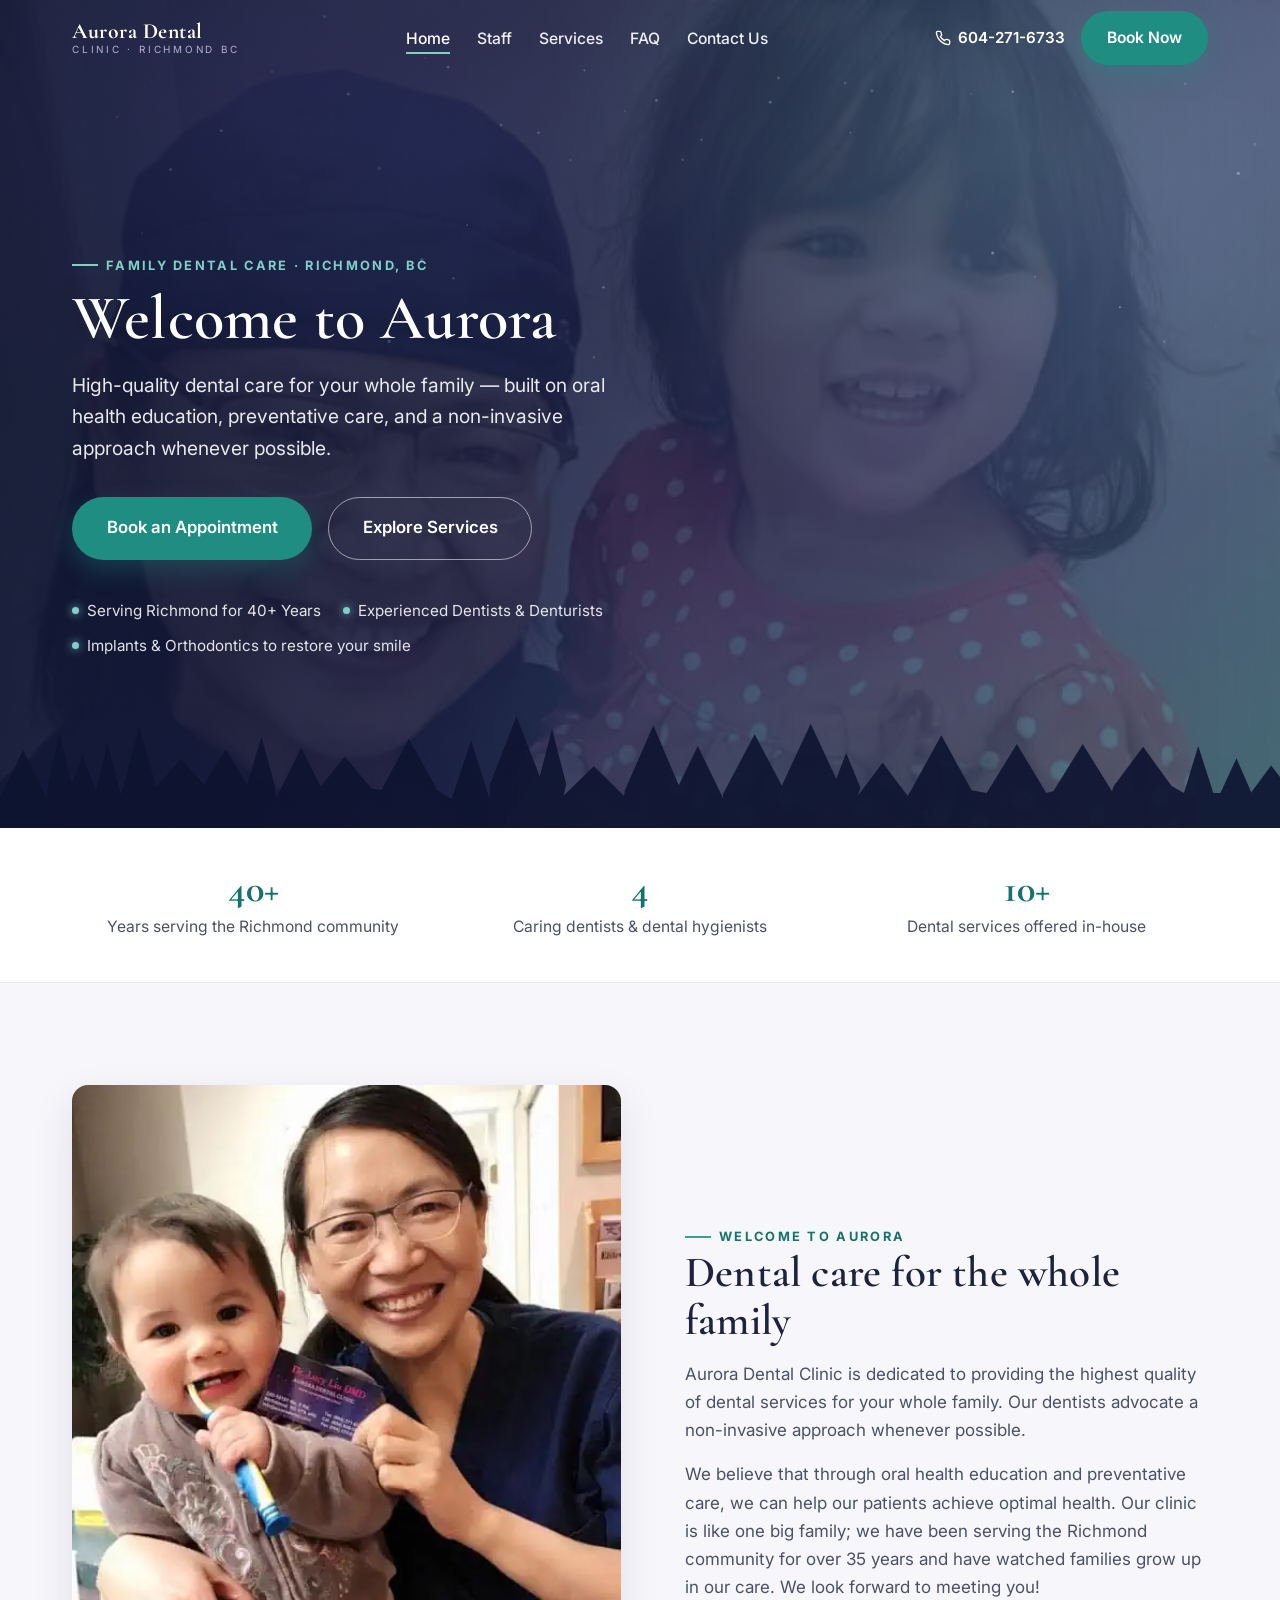
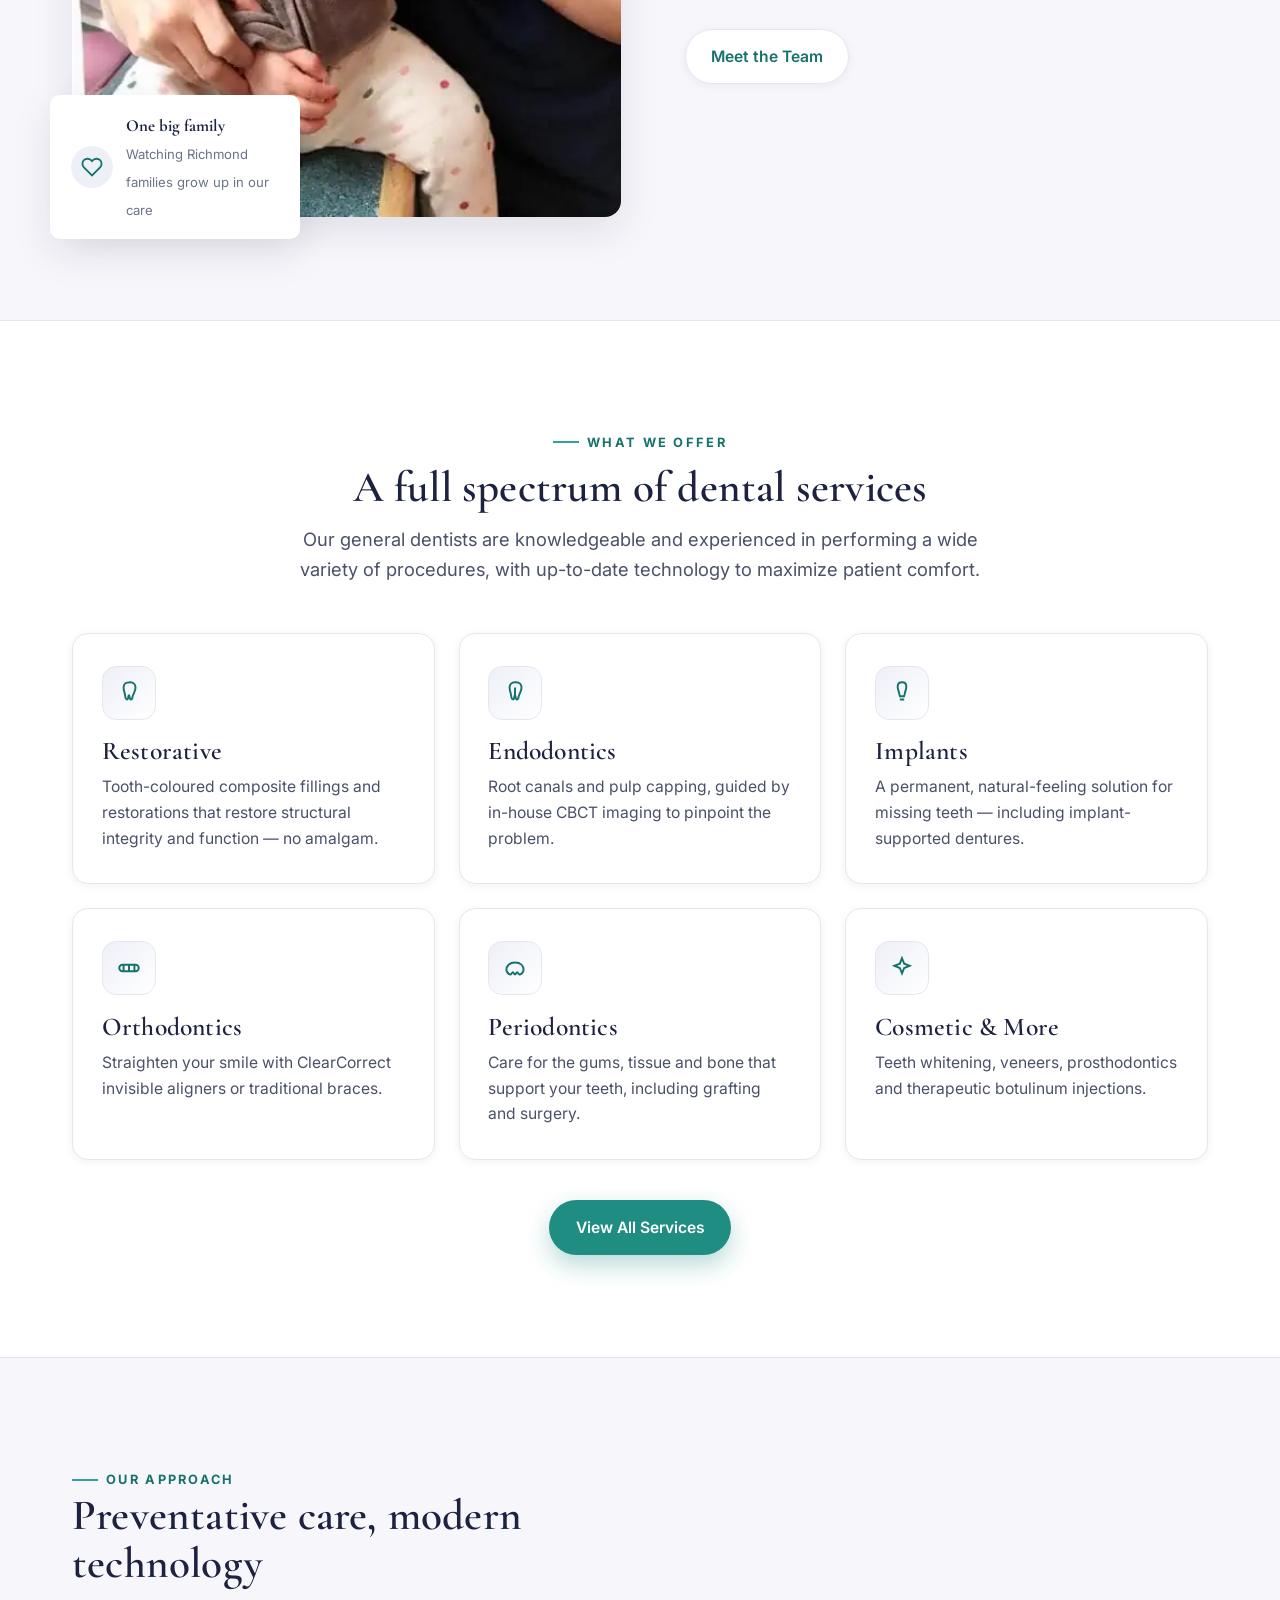
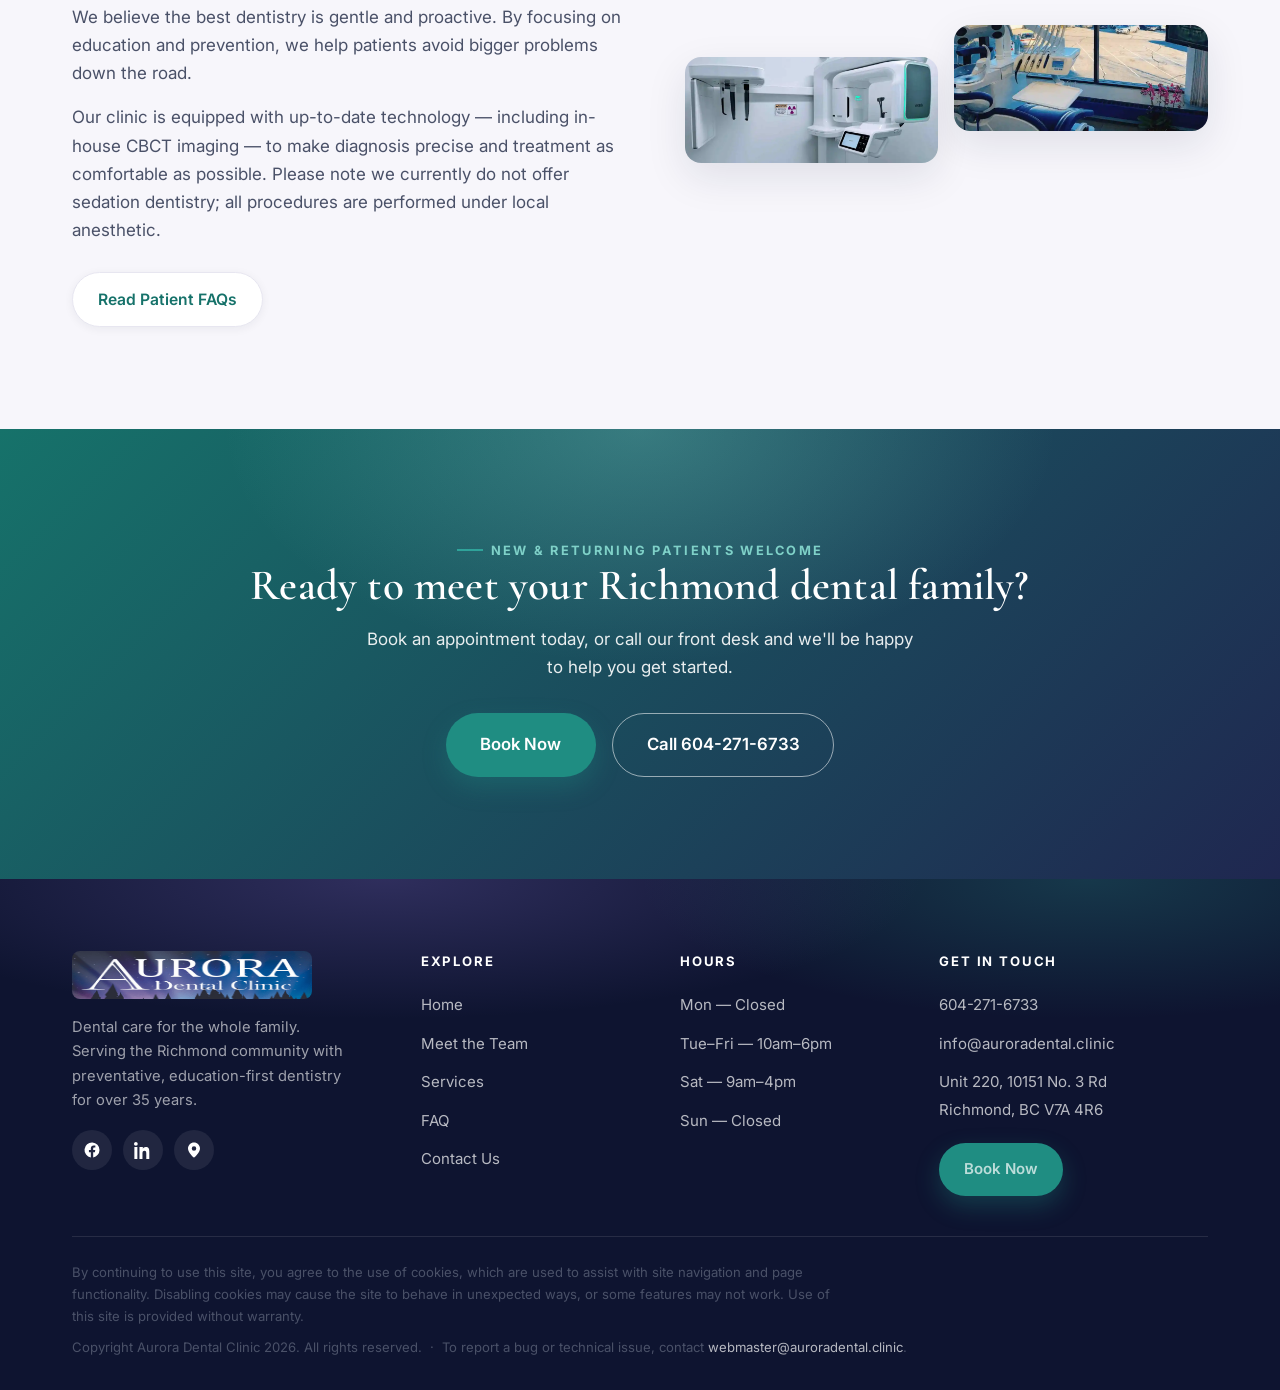
==== index.html @ dcd914a1 "Initial complete website rebuild Co-Authored-By: Claude Opus 4.8 <noreply@anthropic.com>" ====
<!DOCTYPE html>
<html lang="en">
<head>
<meta charset="UTF-8">
<meta name="viewport" content="width=device-width, initial-scale=1.0">
<title>Aurora Dental – Dental care for the whole family | Richmond, BC</title>
<meta name="description" content="Aurora Dental Clinic provides high-quality dental care for the whole family in Richmond, BC. Our dentists advocate a non-invasive approach through oral health education and preventative care. Serving Richmond for 40+ years.">
<link rel="canonical" href="https://auroradental.clinic/">
<meta name="theme-color" content="#0e1430">
<link rel="icon" href="/assets/images/favicon-32.png" sizes="32x32">
<link rel="apple-touch-icon" href="/assets/images/aurora-icon-180.png">
<meta property="og:type" content="website">
<meta property="og:title" content="Aurora Dental – Dental care for the whole family">
<meta property="og:description" content="High-quality dental care for the whole family in Richmond, BC. A non-invasive approach built on oral health education and preventative care.">
<meta property="og:url" content="https://auroradental.clinic/">
<meta property="og:image" content="https://auroradental.clinic/assets/images/hero-lucy-and-kiki.webp">
<meta property="og:locale" content="en_US">
<meta name="twitter:card" content="summary_large_image">
<link rel="preconnect" href="https://fonts.googleapis.com">
<link rel="preconnect" href="https://fonts.gstatic.com" crossorigin>
<link href="https://fonts.googleapis.com/css2?family=Cormorant+Garamond:wght@500;600;700&family=Inter:wght@400;500;600;700&display=swap" rel="stylesheet">
<link rel="stylesheet" href="/css/style.css">
<script type="application/ld+json">
{
  "@context": "https://schema.org",
  "@type": "Dentist",
  "name": "Aurora Dental Clinic",
  "image": "https://auroradental.clinic/assets/images/office-front.jpg",
  "url": "https://auroradental.clinic/",
  "telephone": "+1-604-271-6733",
  "email": "info@auroradental.clinic",
  "priceRange": "$$",
  "address": {
    "@type": "PostalAddress",
    "streetAddress": "Unit 220, 10151 No. 3 Rd",
    "addressLocality": "Richmond",
    "addressRegion": "BC",
    "postalCode": "V7A 4R6",
    "addressCountry": "CA"
  },
  "geo": { "@type": "GeoCoordinates", "latitude": 49.1388608, "longitude": -123.1402336 },
  "openingHoursSpecification": [
    { "@type": "OpeningHoursSpecification", "dayOfWeek": ["Tuesday","Wednesday","Thursday","Friday"], "opens": "10:00", "closes": "18:00" },
    { "@type": "OpeningHoursSpecification", "dayOfWeek": "Saturday", "opens": "09:00", "closes": "16:00" }
  ],
  "sameAs": [
    "https://www.facebook.com/AuroraDentalinRichmond",
    "https://g.co/kgs/xWzbcXG"
  ]
}
</script>
</head>
<body>
<a class="skip-link" href="#main">Skip to content</a>

<!-- HEADER -->
<header class="site-header over-hero">
  <div class="container">
    <a class="brand" href="/" aria-label="Aurora Dental Clinic home">
      
      <span class="brand-text">
        <span class="brand-name">Aurora Dental</span>
        <span class="brand-sub">Clinic · Richmond BC</span>
      </span>
    </a>
    <button class="menu-toggle" aria-label="Open menu" aria-expanded="false" aria-controls="primary-nav">
      <span></span><span></span><span></span>
    </button>
    <nav class="nav" id="primary-nav" aria-label="Primary">
      <ul class="nav-links">
        <li><a href="/" class="active" aria-current="page">Home</a></li>
        <li><a href="/staff/">Staff</a></li>
        <li><a href="/services/">Services</a></li>
        <li><a href="/faq/">FAQ</a></li>
        <li><a href="/contact/">Contact Us</a></li>
      </ul>
      <a class="nav-phone" href="tel:6042716733">Call 604-271-6733</a>
      <a class="btn btn-primary nav-cta" href="/contact/#booking_form">Book Now</a>
    </nav>
    <div class="header-cta">
      <a class="header-phone" href="tel:6042716733" aria-label="Call Aurora Dental at 604-271-6733">
        <svg width="16" height="16" viewBox="0 0 24 24" fill="none" stroke="currentColor" stroke-width="2" aria-hidden="true"><path d="M22 16.92v3a2 2 0 0 1-2.18 2 19.79 19.79 0 0 1-8.63-3.07 19.5 19.5 0 0 1-6-6 19.79 19.79 0 0 1-3.07-8.67A2 2 0 0 1 4.11 2h3a2 2 0 0 1 2 1.72c.13.96.36 1.9.7 2.81a2 2 0 0 1-.45 2.11L8.09 9.91a16 16 0 0 0 6 6l1.27-1.27a2 2 0 0 1 2.11-.45c.91.34 1.85.57 2.81.7A2 2 0 0 1 22 16.92z"/></svg>
        604-271-6733
      </a>
      <a class="btn btn-primary" href="/contact/#booking_form">Book Now</a>
    </div>
  </div>
</header>
<div class="nav-backdrop" hidden></div>

<main id="main">

<!-- HERO -->
<section class="hero" aria-label="Welcome">
  <div class="hero-img-wrap"><img src="/assets/images/hero-lucy-and-kiki.webp" alt="" width="1200" height="800"></div>
  <svg class="hero-stars" viewBox="0 0 1440 420" preserveAspectRatio="xMidYMin slice" aria-hidden="true"><circle cx="703.1" cy="124.9" r="1.13" fill="#fff" opacity="0.41"/><circle cx="1309.8" cy="384.4" r="1.47" fill="#fff" opacity="0.45"/><circle cx="907.1" cy="415.7" r="0.66" fill="#fff" opacity="0.32"/><circle cx="563.7" cy="140.5" r="1.4" fill="#fff" opacity="0.79"/><circle cx="668.2" cy="401.9" r="1.38" fill="#fff" opacity="0.53"/><circle cx="980.8" cy="102.1" r="1.85" fill="#fff" opacity="0.41"/><circle cx="1367.9" cy="367.2" r="0.7" fill="#fff" opacity="0.4"/><circle cx="474.6" cy="292.0" r="1.75" fill="#fff" opacity="0.72"/><circle cx="391.9" cy="105.7" r="1.74" fill="#fff" opacity="0.7"/><circle cx="171.0" cy="91.4" r="0.95" fill="#fff" opacity="0.34"/><circle cx="641.8" cy="180.4" r="1.47" fill="#fff" opacity="0.37"/><circle cx="510.0" cy="313.0" r="1.34" fill="#fff" opacity="0.56"/><circle cx="426.8" cy="189.3" r="1.89" fill="#fff" opacity="0.38"/><circle cx="767.9" cy="179.8" r="1.39" fill="#fff" opacity="0.48"/><circle cx="1175.6" cy="338.7" r="0.68" fill="#fff" opacity="0.34"/><circle cx="1288.6" cy="23.7" r="0.57" fill="#fff" opacity="0.45"/><circle cx="437.7" cy="384.1" r="1.84" fill="#fff" opacity="0.73"/><circle cx="159.8" cy="262.3" r="1.09" fill="#fff" opacity="0.47"/><circle cx="1116.7" cy="284.7" r="1.72" fill="#fff" opacity="0.8"/><circle cx="365.0" cy="18.5" r="1.76" fill="#fff" opacity="0.5"/><circle cx="956.6" cy="149.3" r="0.83" fill="#fff" opacity="0.79"/><circle cx="478.4" cy="65.4" r="1.0" fill="#fff" opacity="0.42"/><circle cx="32.6" cy="161.4" r="0.5" fill="#fff" opacity="0.51"/><circle cx="504.2" cy="75.6" r="1.58" fill="#fff" opacity="0.71"/><circle cx="306.1" cy="80.9" r="1.64" fill="#fff" opacity="0.35"/><circle cx="112.7" cy="369.9" r="1.51" fill="#fff" opacity="0.59"/><circle cx="443.3" cy="301.1" r="1.16" fill="#fff" opacity="0.65"/><circle cx="1333.2" cy="94.3" r="1.47" fill="#fff" opacity="0.34"/><circle cx="875.9" cy="87.7" r="1.65" fill="#fff" opacity="0.51"/><circle cx="738.4" cy="112.8" r="1.51" fill="#fff" opacity="0.87"/><circle cx="1164.4" cy="311.2" r="1.02" fill="#fff" opacity="0.66"/><circle cx="1411.8" cy="162.6" r="1.65" fill="#fff" opacity="0.33"/><circle cx="1307.8" cy="50.0" r="1.25" fill="#fff" opacity="0.57"/><circle cx="1092.2" cy="105.5" r="0.68" fill="#fff" opacity="0.86"/><circle cx="248.8" cy="147.0" r="1.62" fill="#fff" opacity="0.79"/><circle cx="191.9" cy="190.7" r="1.55" fill="#fff" opacity="0.89"/><circle cx="678.8" cy="323.2" r="1.5" fill="#fff" opacity="0.81"/><circle cx="1393.1" cy="195.0" r="1.82" fill="#fff" opacity="0.69"/><circle cx="866.5" cy="115.1" r="1.63" fill="#fff" opacity="0.61"/><circle cx="606.0" cy="149.4" r="1.46" fill="#fff" opacity="0.76"/><circle cx="1259.9" cy="345.7" r="1.14" fill="#fff" opacity="0.85"/><circle cx="950.7" cy="93.4" r="1.57" fill="#fff" opacity="0.47"/><circle cx="1139.4" cy="103.2" r="1.41" fill="#fff" opacity="0.84"/><circle cx="789.2" cy="157.3" r="1.16" fill="#fff" opacity="0.8"/><circle cx="1254.0" cy="34.4" r="1.85" fill="#fff" opacity="0.62"/><circle cx="657.4" cy="79.1" r="1.21" fill="#fff" opacity="0.68"/><circle cx="525.5" cy="253.2" r="1.02" fill="#fff" opacity="0.87"/><circle cx="131.7" cy="131.4" r="1.1" fill="#fff" opacity="0.69"/></svg>
  <div class="readability"></div>
  <div class="container">
    <div class="hero-inner">
      <span class="eyebrow" data-enter="1">Family Dental Care · Richmond, BC</span>
      <h1 data-enter="2">Welcome to Aurora</h1>
      <p class="hero-sub" data-enter="3">High-quality dental care for your whole family — built on oral health education, preventative care, and a non-invasive approach whenever possible.</p>
      <div class="hero-actions" data-enter="4">
        <a class="btn btn-primary btn-lg" href="/contact/#booking_form">Book an Appointment</a>
        <a class="btn btn-ghost btn-lg" href="/services/">Explore Services</a>
      </div>
      <div class="hero-captions" data-enter="4">
        <span>Serving Richmond for 40+ Years</span>
        <span>Experienced Dentists &amp; Denturists</span>
        <span>Implants &amp; Orthodontics to restore your smile</span>
      </div>
    </div>
  </div>
  <svg class="hero-treeline" viewBox="0 0 1440 130" preserveAspectRatio="none" aria-hidden="true"><path fill="#0e1430" d="M0,130 L0,90 L0,96 L26,42 L53,96 L53,87 L67,23 L82,87 L78,87 L93,49 L108,87 L107,92 L121,34 L136,92 L138,86 L157,16 L176,86 L174,85 L204,52 L233,85 L224,89 L254,41 L283,89 L278,81 L294,27 L309,81 L310,97 L339,39 L368,97 L359,85 L388,49 L418,85 L429,87 L460,29 L492,87 L508,97 L530,31 L551,97 L551,81 L581,4 L611,81 L605,80 L621,18 L637,80 L634,93 L668,60 L702,93 L703,87 L735,14 L766,87 L756,97 L785,37 L814,97 L813,92 L849,24 L885,92 L879,83 L912,12 L945,83 L937,84 L952,45 L968,84 L965,93 L993,56 L1021,93 L1025,87 L1059,25 L1093,87 L1110,90 L1144,35 L1177,90 L1185,88 L1218,35 L1251,88 L1253,82 L1286,38 L1318,82 L1332,90 L1348,37 L1365,90 L1373,90 L1391,51 L1408,90 L1408,89 L1430,59 L1440,72 L1440,130 Z"/></svg>
</section>

<!-- TRUST BAND -->
<section class="trust-band">
  <div class="container">
    <div class="trust-grid" data-stagger>
      <div class="trust-item"><div class="num">40+</div><div class="lab">Years serving the Richmond community</div></div>
      <div class="trust-item"><div class="num">4</div><div class="lab">Caring dentists &amp; dental hygienists</div></div>
      <div class="trust-item"><div class="num">10+</div><div class="lab">Dental services offered in-house</div></div>
    </div>
  </div>
</section>

<!-- WELCOME / SPLIT -->
<section class="section">
  <div class="container">
    <div class="split">
      <div class="split-media" data-reveal-img>
        <img src="/assets/images/lucy-and-baby.webp" alt="Aurora Dental — caring for families of all ages in Richmond" width="800" height="600">
        <div class="media-badge">
          <span class="ic" aria-hidden="true">
            <svg width="22" height="22" viewBox="0 0 24 24" fill="none" stroke="currentColor" stroke-width="2"><path d="M20.84 4.61a5.5 5.5 0 0 0-7.78 0L12 5.67l-1.06-1.06a5.5 5.5 0 0 0-7.78 7.78l1.06 1.06L12 21.23l7.78-7.78 1.06-1.06a5.5 5.5 0 0 0 0-7.78z"/></svg>
          </span>
          <div><b>One big family</b><br><small>Watching Richmond families grow up in our care</small></div>
        </div>
      </div>
      <div class="split-body" data-reveal>
        <span class="eyebrow">Welcome to Aurora</span>
        <h2>Dental care for the whole family</h2>
        <p>Aurora Dental Clinic is dedicated to providing the highest quality of dental services for your whole family. Our dentists advocate a non-invasive approach whenever possible.</p>
        <p>We believe that through oral health education and preventative care, we can help our patients achieve optimal health. Our clinic is like one big family; we have been serving the Richmond community for over 35 years and have watched families grow up in our care. We look forward to meeting you!</p>
        <a class="btn btn-outline" href="/staff/">Meet the Team</a>
      </div>
    </div>
  </div>
</section>

<!-- SERVICES PREVIEW -->
<section class="section" style="background:var(--white);border-top:1px solid var(--line);border-bottom:1px solid var(--line);">
  <div class="container">
    <div class="section-head center">
      <span class="eyebrow">What We Offer</span>
      <h2>A full spectrum of dental services</h2>
      <p class="lead">Our general dentists are knowledgeable and experienced in performing a wide variety of procedures, with up-to-date technology to maximize patient comfort.</p>
    </div>
    <div class="cards" data-stagger>
      <a class="card" href="/services/#restorative">
        <div class="ic" aria-hidden="true"><svg width="26" height="26" viewBox="0 0 24 24" fill="none" stroke="currentColor" stroke-width="1.8"><path d="M12 2c-3 0-5 2-5 5 0 3 1 4 1.5 8 .3 2.3 1 3 1.7 3 .8 0 1-1 1.3-3 .2-1.3.7-1.3.9 0 .3 2 .5 3 1.3 3 .7 0 1.4-.7 1.7-3C16.9 11 18 10 18 7c0-3-2-5-5-5a4 4 0 0 0-1 .13A4 4 0 0 0 12 2z"/></svg></div>
        <h3>Restorative</h3>
        <p>Tooth-coloured composite fillings and restorations that restore structural integrity and function — no amalgam.</p>
      </a>
      <a class="card" href="/services/#endodontics">
        <div class="ic" aria-hidden="true"><svg width="26" height="26" viewBox="0 0 24 24" fill="none" stroke="currentColor" stroke-width="1.8"><path d="M12 2c-3 0-5 2-5 5 0 3 1 4 1.5 8 .3 2.3 1 3 1.7 3 .8 0 1-1 1.3-3 .2-1.3.7-1.3.9 0 .3 2 .5 3 1.3 3 .7 0 1.4-.7 1.7-3C16.9 11 18 10 18 7c0-3-2-5-5-5z"/><path d="M12 7v8"/></svg></div>
        <h3>Endodontics</h3>
        <p>Root canals and pulp capping, guided by in-house CBCT imaging to pinpoint the problem.</p>
      </a>
      <a class="card" href="/services/#implants">
        <div class="ic" aria-hidden="true"><svg width="26" height="26" viewBox="0 0 24 24" fill="none" stroke="currentColor" stroke-width="1.8"><path d="M12 2c-2.5 0-4 1.5-4 4s1 4 1.5 7c.2 1.5.8 2 1.2 2"/><path d="M12 2c2.5 0 4 1.5 4 4s-1 4-1.5 7c-.2 1.5-.8 2-1.2 2"/><path d="M9.5 15h5M10 18h4"/></svg></div>
        <h3>Implants</h3>
        <p>A permanent, natural-feeling solution for missing teeth — including implant-supported dentures.</p>
      </a>
      <a class="card" href="/services/#orthodontics">
        <div class="ic" aria-hidden="true"><svg width="26" height="26" viewBox="0 0 24 24" fill="none" stroke="currentColor" stroke-width="1.8"><rect x="3" y="9" width="18" height="6" rx="3"/><path d="M7 9v6M12 9v6M17 9v6"/></svg></div>
        <h3>Orthodontics</h3>
        <p>Straighten your smile with ClearCorrect invisible aligners or traditional braces.</p>
      </a>
      <a class="card" href="/services/#periodontics">
        <div class="ic" aria-hidden="true"><svg width="26" height="26" viewBox="0 0 24 24" fill="none" stroke="currentColor" stroke-width="1.8"><path d="M4 14c0-4 3-7 8-7s8 3 8 7"/><path d="M4 14c1 3 3 4 4 4s1-2 2-2 1 2 2 2 1-2 2-2 1 2 2 2 3-1 4-4"/></svg></div>
        <h3>Periodontics</h3>
        <p>Care for the gums, tissue and bone that support your teeth, including grafting and surgery.</p>
      </a>
      <a class="card" href="/services/#cosmetic">
        <div class="ic" aria-hidden="true"><svg width="26" height="26" viewBox="0 0 24 24" fill="none" stroke="currentColor" stroke-width="1.8"><path d="M12 3l2 5 5 2-5 2-2 5-2-5-5-2 5-2z"/></svg></div>
        <h3>Cosmetic &amp; More</h3>
        <p>Teeth whitening, veneers, prosthodontics and therapeutic botulinum injections.</p>
      </a>
    </div>
    <div class="center" style="margin-top:2.5rem;">
      <a class="btn btn-primary" href="/services/">View All Services</a>
    </div>
  </div>
</section>

<!-- APPROACH / GALLERY SPLIT -->
<section class="section">
  <div class="container">
    <div class="split reverse">
      <div class="split-media" data-reveal-img>
        <div class="stack-2">
          <img src="/assets/images/dental-station-1.webp" alt="A treatment station at Aurora Dental Clinic" width="400" height="300">
          <img src="/assets/images/dental-station-2.webp" alt="Modern dental equipment at Aurora Dental Clinic" width="400" height="300">
        </div>
      </div>
      <div class="split-body" data-reveal>
        <span class="eyebrow">Our Approach</span>
        <h2>Preventative care, modern technology</h2>
        <p>We believe the best dentistry is gentle and proactive. By focusing on education and prevention, we help patients avoid bigger problems down the road.</p>
        <p>Our clinic is equipped with up-to-date technology — including in-house CBCT imaging — to make diagnosis precise and treatment as comfortable as possible. Please note we currently do not offer sedation dentistry; all procedures are performed under local anesthetic.</p>
        <a class="btn btn-outline" href="/faq/">Read Patient FAQs</a>
      </div>
    </div>
  </div>
</section>

<!-- CTA BAND -->
<section class="section cta-band">
  <div class="container">
    <span class="eyebrow" style="color:var(--teal-300);justify-content:center;">New &amp; Returning Patients Welcome</span>
    <h2>Ready to meet your Richmond dental family?</h2>
    <p>Book an appointment today, or call our front desk and we'll be happy to help you get started.</p>
    <div class="cta-actions">
      <a class="btn btn-primary btn-lg" href="/contact/#booking_form">Book Now</a>
      <a class="btn btn-ghost btn-lg" href="tel:6042716733">Call 604-271-6733</a>
    </div>
  </div>
</section>

</main>

<!-- FOOTER -->
<footer class="site-footer">
  <div class="container">
    <div class="footer-top">
      <div class="footer-brand">
        <img src="/assets/images/aurora-icon.png" alt="Aurora Dental Clinic" width="240" height="96">
        <p>Dental care for the whole family. Serving the Richmond community with preventative, education-first dentistry for over 35 years.</p>
        <div class="social-row">
          <a href="https://www.facebook.com/AuroraDentalinRichmond" target="_blank" rel="noopener" aria-label="Aurora Dental on Facebook"><svg width="18" height="18" viewBox="0 0 24 24" fill="currentColor"><path d="M22 12a10 10 0 1 0-11.56 9.88v-6.99H7.9V12h2.54V9.8c0-2.5 1.49-3.89 3.78-3.89 1.09 0 2.24.2 2.24.2v2.46h-1.26c-1.24 0-1.63.77-1.63 1.56V12h2.78l-.44 2.89h-2.34v6.99A10 10 0 0 0 22 12z"/></svg></a>
          <a href="https://www.linkedin.com/in/%E7%9C%9F%E5%AD%90-%E5%88%98-23934189/" target="_blank" rel="noopener" aria-label="Dr. Lucy Liu on LinkedIn"><svg width="18" height="18" viewBox="0 0 24 24" fill="currentColor"><path d="M4.98 3.5A2.5 2.5 0 1 1 0 3.5a2.5 2.5 0 0 1 4.98 0zM.5 8h4V24h-4V8zm7.5 0h3.8v2.2h.05c.53-1 1.83-2.2 3.77-2.2 4.03 0 4.78 2.65 4.78 6.1V24h-4v-7.1c0-1.7 0-3.9-2.37-3.9-2.38 0-2.74 1.85-2.74 3.77V24h-4V8z"/></svg></a>
          <a href="https://g.co/kgs/xWzbcXG" target="_blank" rel="noopener" aria-label="Aurora Dental on Google Maps"><svg width="18" height="18" viewBox="0 0 24 24" fill="currentColor"><path d="M12 2C7.6 2 4 5.6 4 10c0 5.4 7 11.5 7.3 11.8.4.3.9.3 1.3 0C13 21.5 20 15.4 20 10c0-4.4-3.6-8-8-8zm0 11a3 3 0 1 1 0-6 3 3 0 0 1 0 6z"/></svg></a>
        </div>
      </div>
      <div class="footer-col">
        <h4>Explore</h4>
        <ul>
          <li><a href="/">Home</a></li>
          <li><a href="/staff/">Meet the Team</a></li>
          <li><a href="/services/">Services</a></li>
          <li><a href="/faq/">FAQ</a></li>
          <li><a href="/contact/">Contact Us</a></li>
        </ul>
      </div>
      <div class="footer-col">
        <h4>Hours</h4>
        <ul>
          <li><span>Mon — Closed</span></li>
          <li><span>Tue–Fri — 10am–6pm</span></li>
          <li><span>Sat — 9am–4pm</span></li>
          <li><span>Sun — Closed</span></li>
        </ul>
      </div>
      <div class="footer-col">
        <h4>Get in Touch</h4>
        <ul>
          <li><a href="tel:6042716733">604-271-6733</a></li>
          <li><a href="mailto:info@auroradental.clinic">info@auroradental.clinic</a></li>
          <li><a href="/contact/#map">Unit 220, 10151 No. 3 Rd<br>Richmond, BC V7A 4R6</a></li>
          <li><a class="btn btn-primary" href="/contact/#booking_form" style="margin-top:.6rem;">Book Now</a></li>
        </ul>
      </div>
    </div>
    <div class="footer-bottom">
      <p class="cookie">By continuing to use this site, you agree to the use of cookies, which are used to assist with site navigation and page functionality. Disabling cookies may cause the site to behave in unexpected ways, or some features may not work. Use of this site is provided without warranty.</p>
      <p>Copyright Aurora Dental Clinic <span id="year">2025</span>. All rights reserved. &nbsp;·&nbsp; To report a bug or technical issue, contact <a href="mailto:webmaster@auroradental.clinic">webmaster@auroradental.clinic</a>.</p>
    </div>
  </div>
</footer>

<script src="/js/main.js" defer></script>
</body>
</html>
---- css/style.css ----
/* ============================================================
   Aurora Dental Clinic — Design System
   Brand: aurora-borealis night sky (navy→purple→teal) + clean clinical body
   ============================================================ */

:root {
  /* Aurora night palette */
  --night-900: #0e1430;
  --night-800: #161d3a;
  --night-700: #1f2750;
  --indigo:    #3a3f78;
  --purple:    #6c5fb0;
  --lavender:  #b9aedd;
  --aurora-teal: #2fa39a;
  --teal:      #1f8d82;
  --teal-700:  #16726a;
  --teal-300:  #7fd1c8;

  /* Neutrals */
  --ink:       #1d2240;
  --slate:     #4a5168;
  --muted:     #6b7388;
  --line:      #e7e6f0;
  --cream:     #f7f6fb;
  --cloud:     #eef0f8;
  --white:     #ffffff;

  /* Roles */
  --bg:        var(--cream);
  --text:      var(--ink);
  --accent:    var(--teal);
  --accent-strong: var(--teal-700);

  /* Type */
  --font-display: "Cormorant Garamond", Georgia, "Times New Roman", serif;
  --font-body: "Inter", -apple-system, BlinkMacSystemFont, "Segoe UI", Roboto, Helvetica, Arial, sans-serif;

  /* Layout */
  --container: 1180px;
  --radius: 16px;
  --radius-sm: 10px;
  --shadow-sm: 0 2px 10px rgba(20,26,58,.06);
  --shadow: 0 14px 40px rgba(20,26,58,.10);
  --shadow-lg: 0 30px 70px rgba(20,26,58,.18);
  --ease: cubic-bezier(0.22, 1, 0.36, 1);
  --header-h: 76px;
}

/* ---------- Reset ---------- */
*, *::before, *::after { box-sizing: border-box; }
* { margin: 0; }
html { scroll-behavior: smooth; -webkit-text-size-adjust: 100%; scroll-padding-top: calc(var(--header-h) + 16px); }
body {
  font-family: var(--font-body);
  color: var(--text);
  background: var(--bg);
  line-height: 1.65;
  font-size: 17px;
  -webkit-font-smoothing: antialiased;
  overflow-x: hidden;
}
img, svg, iframe { display: block; max-width: 100%; }
img { height: auto; }
a { color: var(--accent-strong); text-decoration: none; }
a:hover { color: var(--teal); }
ul { padding-left: 1.2em; }

h1, h2, h3, .display { font-family: var(--font-display); font-weight: 600; line-height: 1.12; color: var(--ink); letter-spacing: .2px; }
h1 { font-size: clamp(2.4rem, 5vw, 3.9rem); }
h2 { font-size: clamp(1.9rem, 3.4vw, 2.7rem); }
h3 { font-size: clamp(1.3rem, 2.2vw, 1.6rem); }
p { color: var(--slate); }

.container { width: 100%; max-width: var(--container); margin-inline: auto; padding-inline: 22px; }
.section { padding: clamp(56px, 8vw, 104px) 0; }
.eyebrow {
  font-family: var(--font-body); font-weight: 700; font-size: .8rem; letter-spacing: .18em;
  text-transform: uppercase; color: var(--teal-700);
  display: inline-flex; align-items: center; gap: .5rem;
}
.eyebrow::before { content: ""; width: 26px; height: 2px; background: var(--aurora-teal); display: inline-block; }
.lead { font-size: 1.15rem; color: var(--slate); }
.center { text-align: center; }
.center .eyebrow { justify-content: center; }

/* ---------- Buttons ---------- */
.btn {
  display: inline-flex; align-items: center; justify-content: center; gap: .55rem;
  font-family: var(--font-body); font-weight: 600; font-size: .98rem;
  padding: .85em 1.6em; border-radius: 999px; cursor: pointer; border: 1.5px solid transparent;
  transition: transform .35s var(--ease), box-shadow .35s var(--ease), background .3s var(--ease), color .3s var(--ease);
  white-space: nowrap;
}
.btn-primary { background: var(--teal); color: #fff; box-shadow: 0 10px 24px rgba(31,141,130,.32); }
.btn-primary:hover { background: var(--teal-700); color: #fff; transform: translateY(-2px); box-shadow: 0 16px 32px rgba(31,141,130,.4); }
.btn-ghost { background: transparent; color: #fff; border-color: rgba(255,255,255,.55); }
.btn-ghost:hover { background: rgba(255,255,255,.12); color: #fff; transform: translateY(-2px); }
.btn-outline { background: #fff; color: var(--teal-700); border-color: var(--line); box-shadow: var(--shadow-sm); }
.btn-outline:hover { border-color: var(--aurora-teal); color: var(--teal-700); transform: translateY(-2px); }
.btn-lg { padding: 1em 2em; font-size: 1.05rem; }

/* ---------- Header ---------- */
.site-header {
  position: fixed; top: 0; left: 0; right: 0; z-index: 100; height: var(--header-h);
  display: flex; align-items: center;
  transition: background .4s var(--ease), box-shadow .4s var(--ease), backdrop-filter .4s var(--ease);
}
.site-header .container { display: flex; align-items: center; justify-content: space-between; gap: 1.2rem; }
.brand { display: flex; align-items: center; gap: .65rem; }
.brand img { height: 42px; width: auto; border-radius: 6px; }
.brand .brand-text { display: flex; flex-direction: column; line-height: 1; }
.brand .brand-name { font-family: var(--font-display); font-weight: 700; font-size: 1.35rem; color: #fff; letter-spacing: .5px; transition: color .4s var(--ease); }
.brand .brand-sub { font-size: .62rem; letter-spacing: .28em; text-transform: uppercase; color: var(--lavender); transition: color .4s var(--ease); margin-top: 3px; }

.nav { display: flex; align-items: center; gap: 2rem; }
.nav-links { display: flex; align-items: center; gap: 1.7rem; list-style: none; padding: 0; margin: 0; }
.nav-links a {
  position: relative; color: rgba(255,255,255,.92); font-weight: 500; font-size: .98rem;
  padding: 4px 0; transition: color .3s var(--ease);
}
.nav-links a::after {
  content: ""; position: absolute; left: 0; bottom: -2px; height: 2px; width: 0; background: var(--teal-300);
  transition: width .35s var(--ease);
}
.nav-links a:hover::after, .nav-links a.active::after { width: 100%; }
.nav-links a:hover, .nav-links a.active { color: #fff; }
.header-cta { display: flex; align-items: center; gap: 1rem; }
.header-phone { color: #fff; font-weight: 600; font-size: .95rem; display: inline-flex; align-items: center; gap: .45rem; }
.header-phone:hover { color: var(--teal-300); }
.nav-cta, .nav-phone { display: none; }
.skip-link { position: absolute; left: -999px; top: 0; z-index: 200; background: #fff; color: var(--teal-700); padding: .6em 1em; border-radius: 0 0 8px 0; font-weight: 600; }
.skip-link:focus { left: 0; }

/* scrolled / solid header */
.site-header.solid { background: rgba(255,255,255,.96); backdrop-filter: saturate(160%) blur(10px); box-shadow: 0 6px 24px rgba(20,26,58,.08); }
.site-header.solid .brand-name { color: var(--ink); }
.site-header.solid .brand-sub { color: var(--teal-700); }
.site-header.solid .nav-links a { color: var(--slate); }
.site-header.solid .nav-links a:hover, .site-header.solid .nav-links a.active { color: var(--ink); }
.site-header.solid .nav-links a::after { background: var(--aurora-teal); }
.site-header.solid .header-phone { color: var(--ink); }
.site-header.solid .header-phone:hover { color: var(--teal-700); }

/* pages without a dark hero get a solid header by default */
.site-header.static-solid { position: sticky; }

.menu-toggle { display: none; background: none; border: none; cursor: pointer; padding: 8px; z-index: 110; }
.menu-toggle span { display: block; width: 26px; height: 2px; background: #fff; margin: 5px 0; border-radius: 2px; transition: transform .3s var(--ease), opacity .3s var(--ease), background .3s var(--ease); }
.site-header.solid .menu-toggle span, .site-header.static-solid .menu-toggle span { background: var(--ink); }

/* ---------- Hero ---------- */
.hero {
  position: relative; min-height: 92vh; display: flex; align-items: center;
  color: #fff; overflow: hidden; padding-top: var(--header-h);
  background: linear-gradient(135deg, #0e1430 0%, #1f2750 38%, #3a3f78 64%, #2a5f6e 100%);
}
.hero::before {
  content: ""; position: absolute; inset: 0; z-index: 1;
  background:
    radial-gradient(60% 80% at 78% 18%, rgba(127,209,200,.30), transparent 60%),
    radial-gradient(70% 70% at 20% 12%, rgba(108,95,176,.42), transparent 60%),
    radial-gradient(50% 60% at 60% 95%, rgba(47,163,154,.22), transparent 60%);
}
.hero-stars { position: absolute; inset: 0; z-index: 1; opacity: .55; }
.hero-img-wrap { position: absolute; inset: 0; z-index: 0; }
.hero-img-wrap img { width: 100%; height: 100%; object-fit: cover; opacity: .26; transform: scale(1.04); }
.hero .readability { position: absolute; inset: 0; z-index: 2; background: linear-gradient(90deg, rgba(14,20,48,.72) 0%, rgba(14,20,48,.34) 55%, rgba(14,20,48,.1) 100%); opacity: 0; }
.hero-treeline { position: absolute; left: 0; right: 0; bottom: -1px; z-index: 3; width: 100%; height: auto; opacity: .9; }
.hero .container { position: relative; z-index: 5; }
.hero-inner { max-width: 680px; }
.hero .eyebrow { color: var(--teal-300); }
.hero .eyebrow::before { background: var(--teal-300); }
.hero h1 { color: #fff; margin: .5rem 0 1rem; text-shadow: 0 2px 30px rgba(0,0,0,.25); }
.hero-sub { font-size: 1.2rem; color: rgba(255,255,255,.9); max-width: 560px; margin-bottom: 2rem; }
.hero-actions { display: flex; flex-wrap: wrap; gap: 1rem; align-items: center; }
.hero-captions { display: flex; flex-wrap: wrap; gap: .6rem 1.4rem; margin-top: 2.4rem; }
.hero-captions span { display: inline-flex; align-items: center; gap: .5rem; font-size: .95rem; color: rgba(255,255,255,.88); }
.hero-captions span::before { content: ""; width: 7px; height: 7px; border-radius: 50%; background: var(--teal-300); box-shadow: 0 0 10px var(--teal-300); }

/* ---------- Trust band ---------- */
.trust-band { background: var(--white); border-bottom: 1px solid var(--line); }
.trust-grid { display: grid; grid-template-columns: repeat(3, 1fr); gap: 1.5rem; padding: 2.6rem 0; }
.trust-item { text-align: center; padding: 0 1rem; }
.trust-item .num { font-family: var(--font-display); font-size: 2.4rem; font-weight: 700; color: var(--teal-700); line-height: 1; }
.trust-item .lab { color: var(--slate); font-size: .98rem; margin-top: .4rem; }

/* ---------- Welcome / split ---------- */
.split { display: grid; grid-template-columns: 1.05fr 1fr; gap: clamp(2rem, 5vw, 4.5rem); align-items: center; }
.split.reverse .split-media { order: 2; }
.split-media { position: relative; }
.split-media img { width: 100%; border-radius: var(--radius); box-shadow: var(--shadow); object-fit: cover; }
.split-media .stack-2 { display: grid; grid-template-columns: 1fr 1fr; gap: 1rem; }
.split-media .stack-2 img:first-child { margin-top: 2rem; }
.media-badge {
  position: absolute; bottom: -22px; left: -22px; background: #fff; border-radius: var(--radius-sm);
  padding: 1rem 1.3rem; box-shadow: var(--shadow); display: flex; gap: .8rem; align-items: center; max-width: 250px;
}
.media-badge .ic { width: 42px; height: 42px; border-radius: 50%; background: var(--cloud); display: grid; place-items: center; color: var(--teal-700); flex: none; }
.media-badge b { font-family: var(--font-display); font-size: 1.05rem; color: var(--ink); }
.media-badge small { color: var(--muted); font-size: .82rem; }
.split-body h2 { margin-bottom: 1rem; }
.split-body p + p { margin-top: 1rem; }
.split-body .btn { margin-top: 1.8rem; }

/* ---------- Feature cards ---------- */
.cards { display: grid; grid-template-columns: repeat(3, 1fr); gap: 1.5rem; }
.card {
  background: #fff; border: 1px solid var(--line); border-radius: var(--radius); padding: 2rem 1.8rem;
  box-shadow: var(--shadow-sm); transition: transform .4s var(--ease), box-shadow .4s var(--ease), border-color .4s var(--ease);
}
.card:hover { transform: translateY(-6px); box-shadow: var(--shadow); border-color: #d9e6e3; }
.card .ic { width: 54px; height: 54px; border-radius: 14px; background: linear-gradient(135deg, var(--cloud), #fff); display: grid; place-items: center; color: var(--teal-700); margin-bottom: 1.1rem; border: 1px solid var(--line); }
.card h3 { margin-bottom: .5rem; }
.card p { font-size: .98rem; }

/* ---------- Section heads ---------- */
.section-head { max-width: 720px; margin: 0 auto 3rem; }
.section-head.left { margin-left: 0; }
.section-head h2 { margin: .6rem 0 .8rem; }

/* ---------- Team ---------- */
.team-grid { display: grid; grid-template-columns: repeat(2, 1fr); gap: 1.8rem; }
.team-card {
  background: #fff; border: 1px solid var(--line); border-radius: var(--radius); overflow: hidden;
  display: grid; grid-template-columns: 200px 1fr; box-shadow: var(--shadow-sm);
  transition: transform .4s var(--ease), box-shadow .4s var(--ease);
}
.team-card:hover { transform: translateY(-5px); box-shadow: var(--shadow); }
.team-photo { position: relative; background: linear-gradient(160deg, var(--indigo), var(--night-800)); }
.team-photo img { width: 100%; height: 100%; object-fit: cover; min-height: 240px; }
.team-body { padding: 1.6rem 1.5rem; }
.team-body h3 { margin-bottom: .15rem; }
.team-role { color: var(--teal-700); font-weight: 600; font-size: .85rem; letter-spacing: .04em; text-transform: uppercase; margin-bottom: .8rem; }
.team-body p { font-size: .95rem; }
.team-body p + p { margin-top: .7rem; }
.team-card.solo { grid-column: 1 / -1; }

/* ---------- Services ---------- */
.svc-jumpnav { position: sticky; top: var(--header-h); z-index: 40; background: rgba(247,246,251,.92); backdrop-filter: blur(8px); border-bottom: 1px solid var(--line); }
.svc-jumpnav ul { display: flex; gap: .4rem; list-style: none; margin: 0; padding: .7rem 0; overflow-x: auto; }
.svc-jumpnav a { white-space: nowrap; font-size: .9rem; font-weight: 500; color: var(--slate); padding: .4em .9em; border-radius: 999px; transition: background .3s var(--ease), color .3s var(--ease); }
.svc-jumpnav a:hover { background: #fff; color: var(--teal-700); box-shadow: var(--shadow-sm); }
.svc { display: grid; grid-template-columns: 64px 1fr; gap: 1.4rem; padding: 2.6rem 0; border-bottom: 1px solid var(--line); scroll-margin-top: calc(var(--header-h) + 60px); }
.svc:last-child { border-bottom: none; }
.svc-ic { width: 56px; height: 56px; border-radius: 16px; background: linear-gradient(135deg, var(--teal), var(--aurora-teal)); color: #fff; display: grid; place-items: center; box-shadow: 0 10px 22px rgba(31,141,130,.28); }
.svc h2 { margin-bottom: .8rem; }
.svc p + p { margin-top: .9rem; }
.svc .subgrid { display: grid; grid-template-columns: repeat(2, 1fr); gap: 1rem; margin-top: 1.1rem; }
.svc .subitem { background: #fff; border: 1px solid var(--line); border-radius: var(--radius-sm); padding: 1rem 1.2rem; }
.svc .subitem b { color: var(--ink); display: block; margin-bottom: .2rem; font-family: var(--font-display); font-size: 1.1rem; }
.svc .subitem span { font-size: .92rem; color: var(--slate); }
.note-flag { display: inline-flex; gap: .5rem; align-items: flex-start; background: #fff6ed; border: 1px solid #f4dcc0; color: #8a5a1e; border-radius: var(--radius-sm); padding: .7rem 1rem; font-size: .92rem; margin-top: 1rem; }

/* ---------- FAQ ---------- */
.faq-list { max-width: 820px; margin: 0 auto; display: flex; flex-direction: column; gap: .9rem; }
.faq-item { background: #fff; border: 1px solid var(--line); border-radius: var(--radius-sm); box-shadow: var(--shadow-sm); overflow: hidden; }
.faq-item summary { list-style: none; cursor: pointer; padding: 1.15rem 1.4rem; display: flex; align-items: center; justify-content: space-between; gap: 1rem; font-family: var(--font-display); font-size: 1.2rem; font-weight: 600; color: var(--ink); }
.faq-item summary::-webkit-details-marker { display: none; }
.faq-item summary .chev { flex: none; width: 26px; height: 26px; border-radius: 50%; background: var(--cloud); display: grid; place-items: center; color: var(--teal-700); transition: transform .35s var(--ease), background .3s var(--ease); }
.faq-item[open] summary .chev { transform: rotate(45deg); background: var(--teal); color: #fff; }
.faq-answer { padding: 0 1.4rem 1.3rem; }
.faq-answer p + p { margin-top: .7rem; }
.faq-answer ul { margin-top: .4rem; }
.faq-answer li { margin-bottom: .5rem; color: var(--slate); }

/* ---------- Contact ---------- */
.contact-grid { display: grid; grid-template-columns: 1fr 1.1fr; gap: clamp(2rem,4vw,3.5rem); align-items: start; }
.info-card { background: #fff; border: 1px solid var(--line); border-radius: var(--radius); padding: 2rem; box-shadow: var(--shadow-sm); }
.info-row { display: flex; gap: 1rem; padding: 1rem 0; border-bottom: 1px solid var(--line); }
.info-row:last-child { border-bottom: none; }
.info-row .ic { width: 44px; height: 44px; border-radius: 12px; background: var(--cloud); color: var(--teal-700); display: grid; place-items: center; flex: none; }
.info-row .lab { font-size: .78rem; text-transform: uppercase; letter-spacing: .1em; color: var(--muted); }
.info-row a, .info-row .val { color: var(--ink); font-weight: 600; }
.info-row a:hover { color: var(--teal-700); }
.hours-table { width: 100%; border-collapse: collapse; margin-top: .4rem; }
.hours-table td { padding: .4rem 0; font-size: .96rem; color: var(--slate); }
.hours-table td:last-child { text-align: right; font-weight: 600; color: var(--ink); }
.hours-table tr.closed td:last-child { color: var(--muted); font-weight: 500; }
.hours-table tr.today td { color: var(--teal-700); }
.hours-table tr.today td:last-child { color: var(--teal-700); }

.form-card { background: #fff; border: 1px solid var(--line); border-radius: var(--radius); padding: 2.2rem; box-shadow: var(--shadow); }
.field { margin-bottom: 1.1rem; }
.field label { display: block; font-weight: 600; font-size: .9rem; color: var(--ink); margin-bottom: .4rem; }
.field label .req { color: #c0492f; }
.field input, .field textarea {
  width: 100%; font-family: var(--font-body); font-size: 1rem; color: var(--ink);
  padding: .8em .95em; border: 1.5px solid var(--line); border-radius: var(--radius-sm); background: var(--cream);
  transition: border-color .3s var(--ease), box-shadow .3s var(--ease), background .3s var(--ease);
}
.field input:focus, .field textarea:focus { outline: none; border-color: var(--aurora-teal); background: #fff; box-shadow: 0 0 0 4px rgba(47,163,154,.14); }
.field textarea { resize: vertical; min-height: 120px; }
.field .error-msg { color: #c0492f; font-size: .82rem; margin-top: .35rem; display: none; }
.field.invalid input, .field.invalid textarea { border-color: #d9745f; }
.field.invalid .error-msg { display: block; }
.form-note { font-size: .82rem; color: var(--muted); margin-top: .6rem; }
.form-status { margin-top: 1rem; padding: .9rem 1.1rem; border-radius: var(--radius-sm); font-size: .92rem; display: none; }
.form-status.show { display: block; }
.form-status.ok { background: #ecf8f4; color: var(--teal-700); border: 1px solid #c4e8df; }

.map-embed { border-radius: var(--radius); overflow: hidden; box-shadow: var(--shadow-sm); border: 1px solid var(--line); margin-top: 2.5rem; }
.map-embed iframe { width: 100%; height: 420px; border: 0; filter: saturate(1.05); }

/* ---------- Page hero (inner) ---------- */
.page-hero {
  position: relative; color: #fff; padding: calc(var(--header-h) + 64px) 0 64px; overflow: hidden;
  background: linear-gradient(135deg, #0e1430 0%, #1f2750 42%, #3a3f78 72%, #2a5f6e 100%);
}
.page-hero::before { content: ""; position: absolute; inset: 0; background: radial-gradient(60% 90% at 80% 0%, rgba(127,209,200,.28), transparent 60%), radial-gradient(70% 80% at 10% 10%, rgba(108,95,176,.4), transparent 60%); }
.page-hero .hero-treeline { opacity: .8; }
.page-hero .container { position: relative; z-index: 4; }
.page-hero .eyebrow { color: var(--teal-300); }
.page-hero .eyebrow::before { background: var(--teal-300); }
.page-hero h1 { color: #fff; margin: .5rem 0 .8rem; }
.page-hero p { color: rgba(255,255,255,.9); max-width: 640px; font-size: 1.12rem; }
.breadcrumb { font-size: .85rem; color: rgba(255,255,255,.7); margin-bottom: .4rem; }
.breadcrumb a { color: rgba(255,255,255,.85); }
.breadcrumb a:hover { color: #fff; }

/* ---------- CTA band ---------- */
.cta-band { position: relative; overflow: hidden; color: #fff; text-align: center; background: linear-gradient(135deg, #16726a, #1f2750); }
.cta-band::before { content: ""; position: absolute; inset: 0; background: radial-gradient(50% 80% at 50% 0%, rgba(127,209,200,.3), transparent 65%); }
.cta-band .container { position: relative; z-index: 2; }
.cta-band h2 { color: #fff; }
.cta-band p { color: rgba(255,255,255,.9); max-width: 560px; margin: 1rem auto 2rem; }
.cta-actions { display: flex; gap: 1rem; justify-content: center; flex-wrap: wrap; }

/* ---------- Footer ---------- */
.site-footer { background: var(--night-900); color: rgba(255,255,255,.7); position: relative; overflow: hidden; }
.site-footer::before { content: ""; position: absolute; top: 0; left: 0; right: 0; height: 200px; background: radial-gradient(60% 100% at 30% 0%, rgba(108,95,176,.35), transparent 70%), radial-gradient(50% 100% at 85% 0%, rgba(47,163,154,.25), transparent 70%); pointer-events: none; }
.footer-top { display: grid; grid-template-columns: 1.4fr 1fr 1fr 1.2fr; gap: 2.2rem; padding: clamp(48px,6vw,72px) 0 40px; position: relative; z-index: 2; }
.footer-brand img { height: 48px; border-radius: 8px; margin-bottom: 1rem; }
.footer-brand p { color: rgba(255,255,255,.6); font-size: .92rem; max-width: 280px; }
.footer-col h4 { font-family: var(--font-body); font-size: .82rem; text-transform: uppercase; letter-spacing: .14em; color: #fff; margin-bottom: 1.1rem; }
.footer-col ul { list-style: none; padding: 0; margin: 0; display: flex; flex-direction: column; gap: .65rem; }
.footer-col a, .footer-col span { color: rgba(255,255,255,.7); font-size: .94rem; }
.footer-col a:hover { color: var(--teal-300); }
.social-row { display: flex; gap: .7rem; margin-top: 1.1rem; }
.social-row a { width: 40px; height: 40px; border-radius: 50%; background: rgba(255,255,255,.08); display: grid; place-items: center; color: #fff; transition: background .3s var(--ease), transform .3s var(--ease); }
.social-row a:hover { background: var(--teal); transform: translateY(-3px); color: #fff; }
.footer-bottom { border-top: 1px solid rgba(255,255,255,.1); padding: 1.6rem 0 2rem; position: relative; z-index: 2; font-size: .82rem; color: rgba(255,255,255,.5); }
.footer-bottom .cookie { max-width: 760px; margin-bottom: .6rem; }
.footer-bottom a { color: rgba(255,255,255,.7); }

/* ---------- Motion ---------- */
[data-reveal] { opacity: 0; transform: translateY(20px); transition: opacity .8s var(--ease), transform .8s var(--ease); will-change: opacity, transform; }
[data-reveal].in { opacity: 1; transform: none; }
[data-reveal-img] { opacity: 0; transform: scale(1.04); transition: opacity .9s var(--ease), transform .9s var(--ease); will-change: opacity, transform; }
[data-reveal-img].in { opacity: 1; transform: scale(1); }
[data-stagger] > * { opacity: 0; transform: translateY(20px); transition: opacity .7s var(--ease), transform .7s var(--ease); }
[data-stagger].in > * { opacity: 1; transform: none; }

/* hero entrance */
.hero [data-enter] { opacity: 0; transform: translateY(22px); }
.hero.ready [data-enter] { animation: heroUp .85s var(--ease) forwards; }
.hero.ready [data-enter="1"] { animation-delay: .05s; }
.hero.ready [data-enter="2"] { animation-delay: .2s; }
.hero.ready [data-enter="3"] { animation-delay: .35s; }
.hero.ready [data-enter="4"] { animation-delay: .5s; }
.hero.ready .hero-img-wrap img { animation: imgReveal 1.4s var(--ease) forwards; }
.hero.ready .readability { animation: fadeIn 1s var(--ease) .3s forwards; }
@keyframes heroUp { to { opacity: 1; transform: none; } }
@keyframes imgReveal { to { transform: scale(1); } }
@keyframes fadeIn { to { opacity: 1; } }

/* ---------- Responsive ---------- */
@media (max-width: 940px) {
  .header-cta { display: none; }
  .menu-toggle { display: block; }
  .nav-cta { display: inline-flex; width: 100%; margin-top: 1.4rem; }
  .nav-phone { display: inline-flex; justify-content: center; gap: .5rem; color: #fff; font-weight: 600; margin-top: 1rem; padding: .9rem; border: 1.5px solid rgba(255,255,255,.3); border-radius: 999px; }
  .nav-phone:hover { color: var(--teal-300); }
  .nav {
    position: fixed; inset: 0 0 0 auto; width: min(82vw, 340px); height: 100dvh;
    background: var(--night-900); flex-direction: column; align-items: stretch; justify-content: flex-start;
    padding: calc(var(--header-h) + 20px) 28px 28px; gap: 0; transform: translateX(105%);
    transition: transform .4s var(--ease); box-shadow: -20px 0 60px rgba(0,0,0,.4);
  }
  .nav.open { transform: none; }
  .nav-links { display: flex; flex-direction: column; align-items: stretch; gap: 0; width: 100%; }
  .nav-links li { border-bottom: 1px solid rgba(255,255,255,.08); }
  .nav-links a { display: block; color: rgba(255,255,255,.9); padding: 1rem 0; font-size: 1.1rem; }
  .nav-links a::after { display: none; }
  .nav .btn { margin-top: 1.4rem; width: 100%; }
  .site-header.solid .nav-links a { color: rgba(255,255,255,.9); }
  body.nav-open { overflow: hidden; }
  .menu-toggle.active span { background: #fff; }
  .menu-toggle.active span:nth-child(1) { transform: translateY(7px) rotate(45deg); }
  .menu-toggle.active span:nth-child(2) { opacity: 0; }
  .menu-toggle.active span:nth-child(3) { transform: translateY(-7px) rotate(-45deg); }
  .nav-backdrop { position: fixed; inset: 0; background: rgba(10,12,28,.5); opacity: 0; visibility: hidden; transition: opacity .3s var(--ease); z-index: 99; }
  .nav-backdrop.show { opacity: 1; visibility: visible; }
}
@media (max-width: 860px) {
  .trust-grid { grid-template-columns: 1fr; gap: .4rem; }
  .trust-item { padding: 1.2rem 0; border-bottom: 1px solid var(--line); }
  .trust-item:last-child { border-bottom: none; }
  .split { grid-template-columns: 1fr; }
  .split.reverse .split-media { order: 0; }
  .media-badge { left: 16px; bottom: 16px; }
  .cards { grid-template-columns: 1fr; }
  .team-grid { grid-template-columns: 1fr; }
  .contact-grid { grid-template-columns: 1fr; }
  .svc .subgrid { grid-template-columns: 1fr; }
  .footer-top { grid-template-columns: 1fr 1fr; gap: 1.8rem; }
}
@media (max-width: 560px) {
  body { font-size: 16px; }
  .team-card { grid-template-columns: 1fr; }
  .team-photo img { min-height: 280px; }
  .footer-top { grid-template-columns: 1fr; }
  .hero { min-height: 88vh; }
  .map-embed iframe { height: 320px; }
  .reduce-parallax { transform: none !important; }
}

/* ---------- Reduced motion: fail open ---------- */
@media (prefers-reduced-motion: reduce) {
  html { scroll-behavior: auto; }
  *, *::before, *::after { animation-duration: .001ms !important; animation-iteration-count: 1 !important; transition-duration: .001ms !important; }
  [data-reveal], [data-reveal-img], [data-stagger] > *, .hero [data-enter] { opacity: 1 !important; transform: none !important; }
  .hero-img-wrap img { transform: none !important; }
  .hero .readability { opacity: 1 !important; }
}
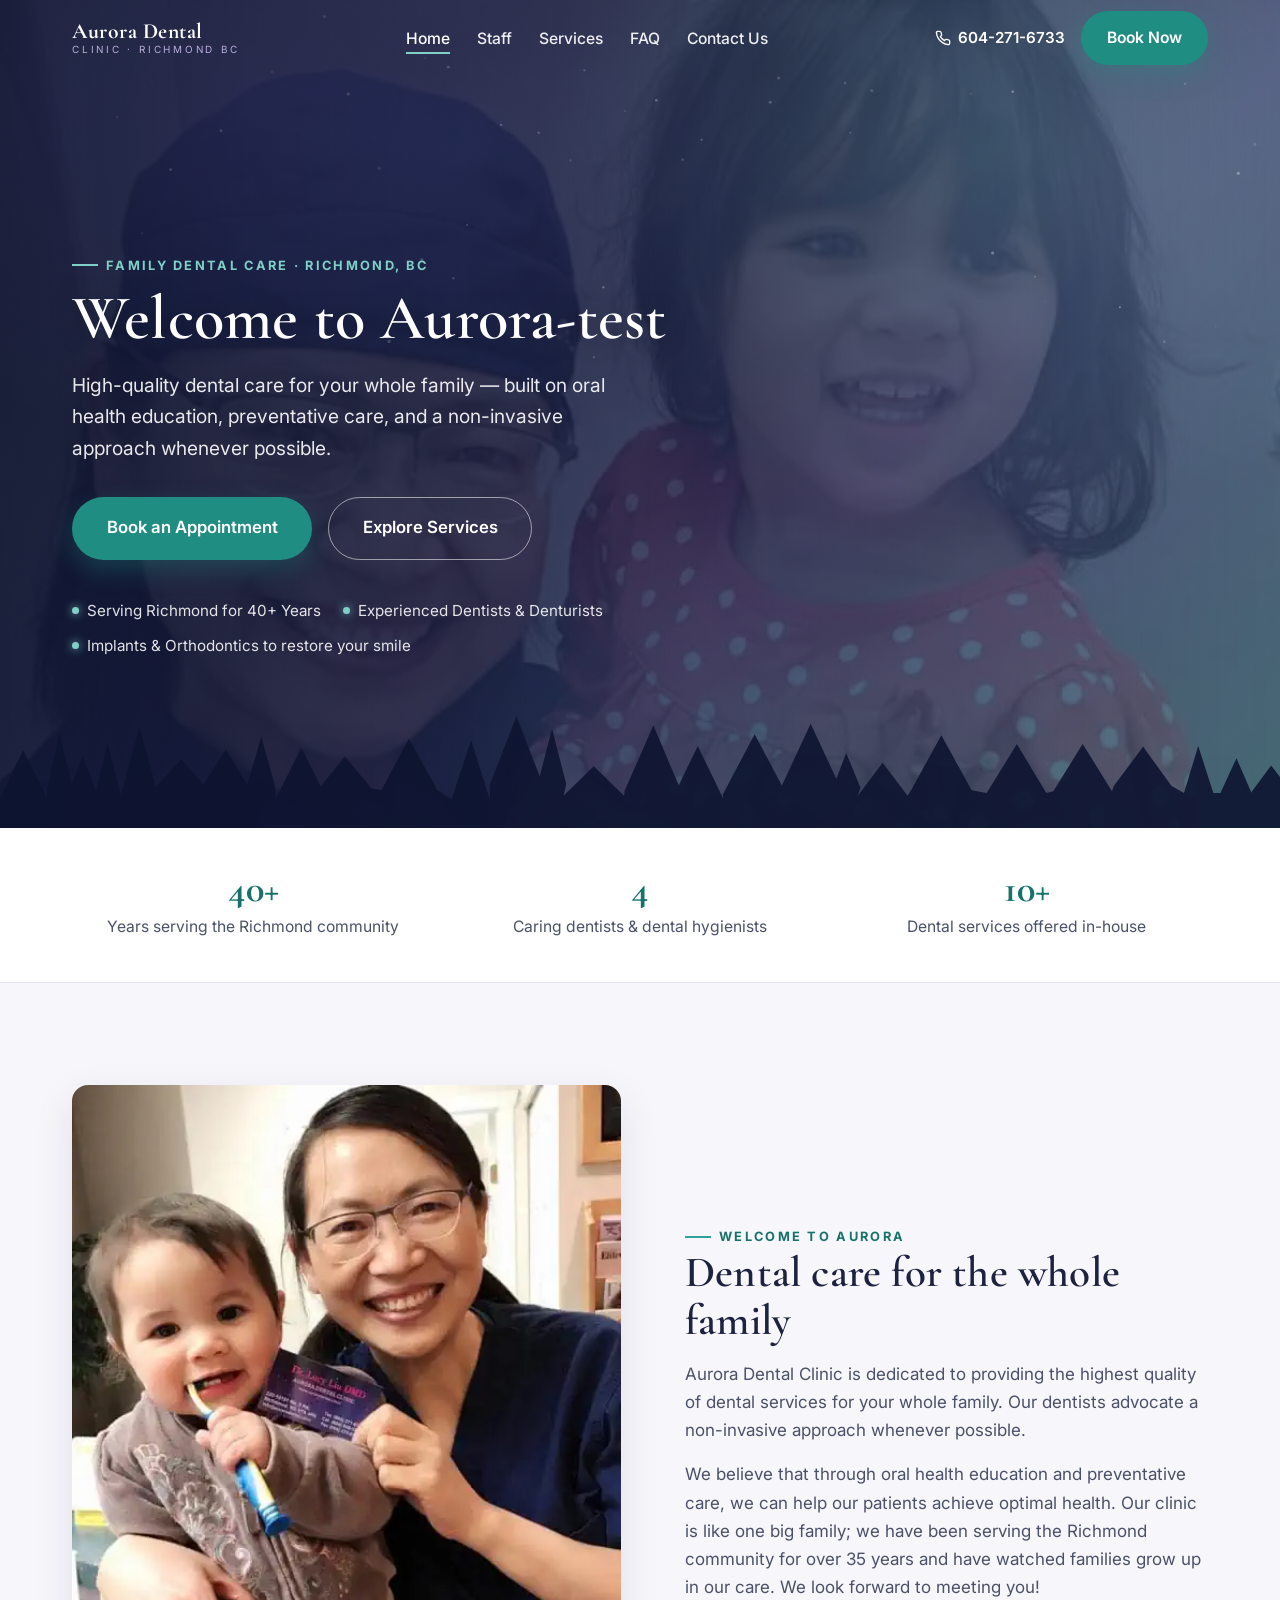
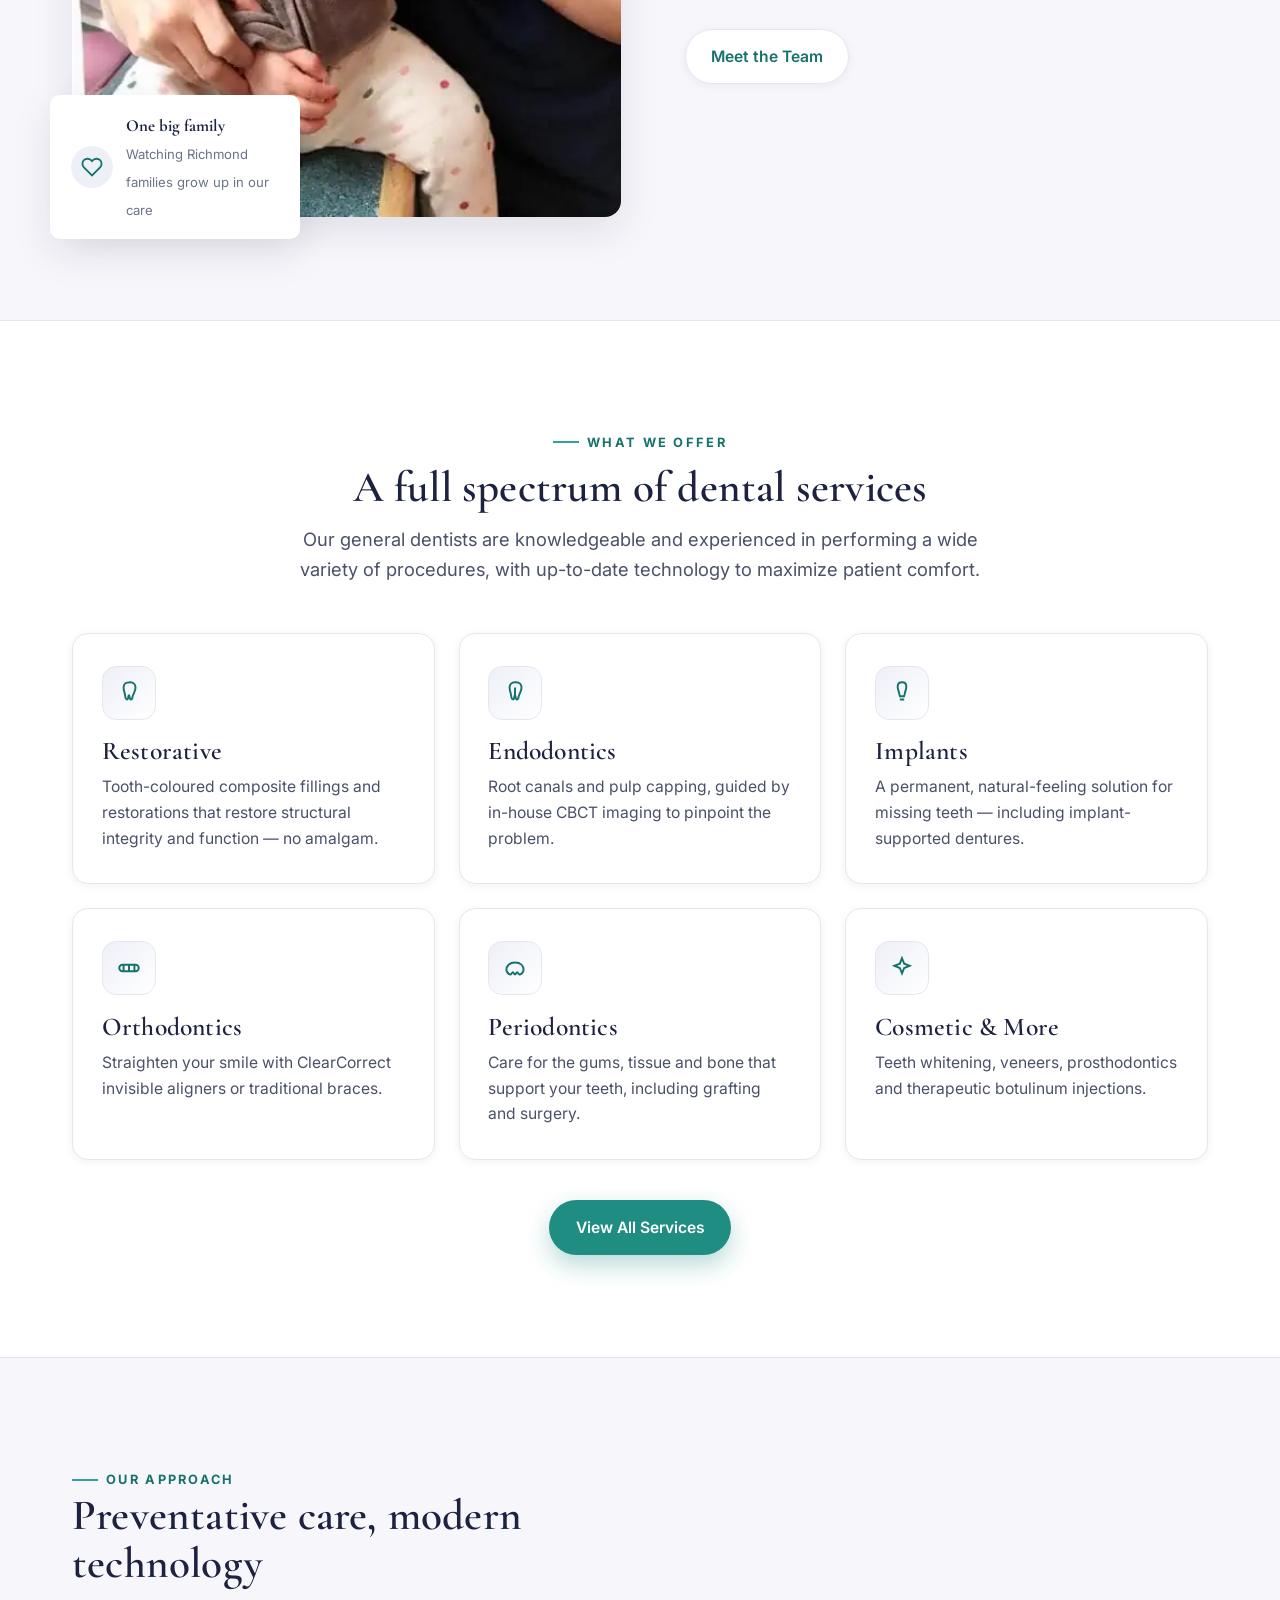
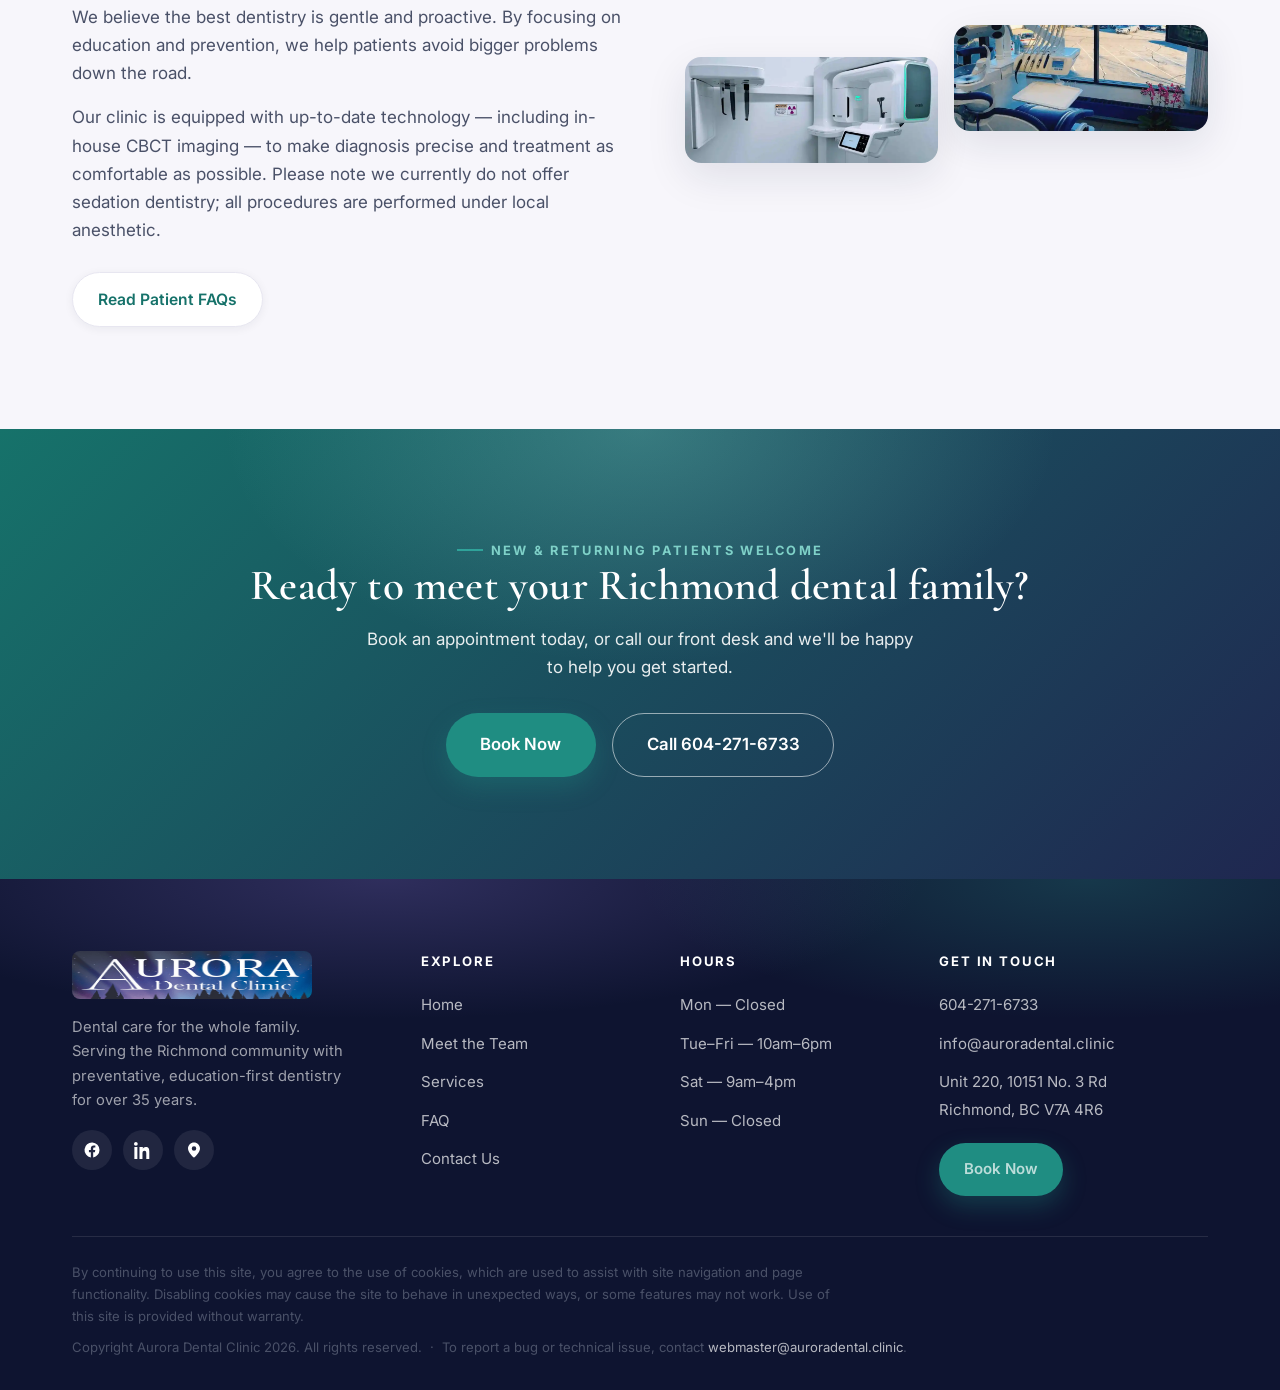
==== commit 7fa342dc: "CMS update via Aurora Website Manager" ====
--- a/index.html
+++ b/index.html
@@ -98,7 +98,7 @@
   <div class="container">
     <div class="hero-inner">
       <span class="eyebrow" data-enter="1">Family Dental Care · Richmond, BC</span>
-      <h1 data-enter="2">Welcome to Aurora</h1>
+      <h1 data-enter="2">Welcome to Aurora-test</h1>
       <p class="hero-sub" data-enter="3">High-quality dental care for your whole family — built on oral health education, preventative care, and a non-invasive approach whenever possible.</p>
       <div class="hero-actions" data-enter="4">
         <a class="btn btn-primary btn-lg" href="/contact/#booking_form">Book an Appointment</a>
--- a/css/style.css
+++ b/css/style.css
@@ -297,6 +297,8 @@
 .form-status { margin-top: 1rem; padding: .9rem 1.1rem; border-radius: var(--radius-sm); font-size: .92rem; display: none; }
 .form-status.show { display: block; }
 .form-status.ok { background: #ecf8f4; color: var(--teal-700); border: 1px solid #c4e8df; }
+.form-status.err { background: #fdf1ee; color: #b34a32; border: 1px solid #f3cfc4; }
+.form-status a { color: inherit; text-decoration: underline; }
 
 .map-embed { border-radius: var(--radius); overflow: hidden; box-shadow: var(--shadow-sm); border: 1px solid var(--line); margin-top: 2.5rem; }
 .map-embed iframe { width: 100%; height: 420px; border: 0; filter: saturate(1.05); }
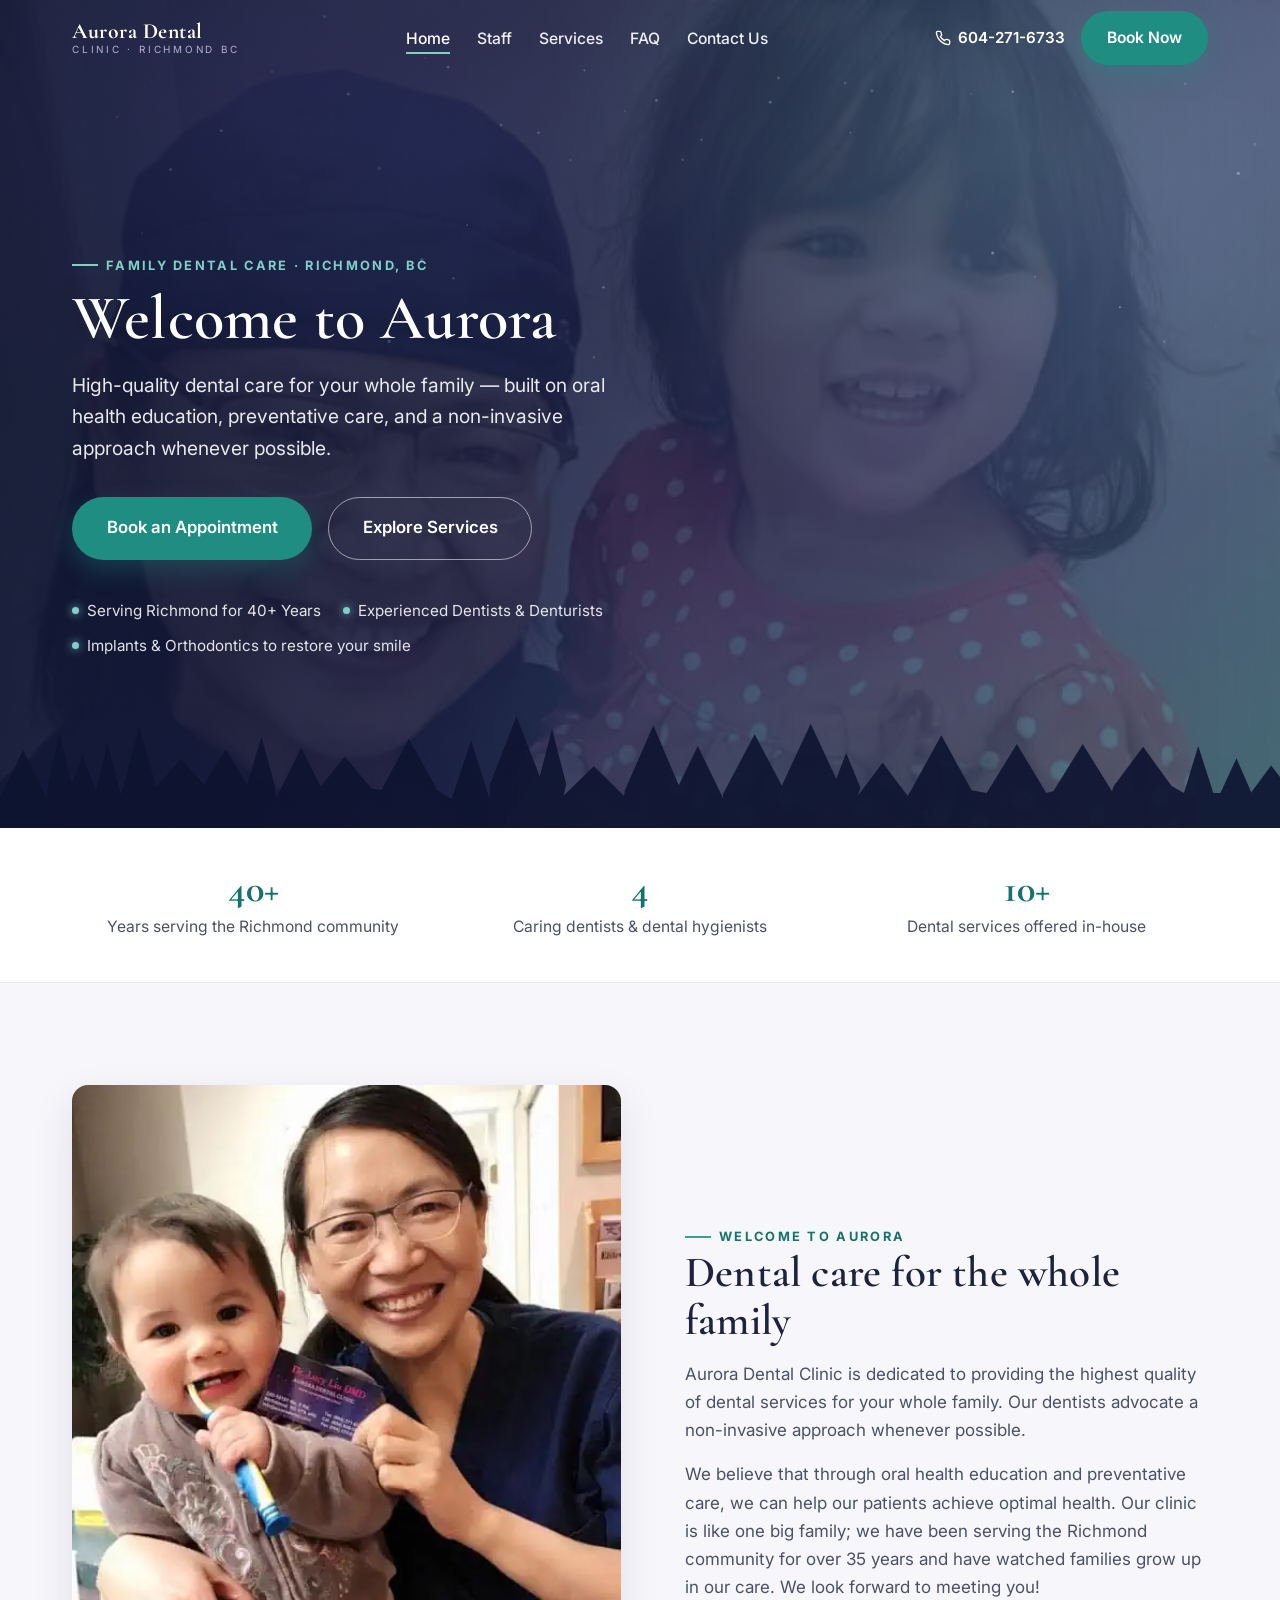
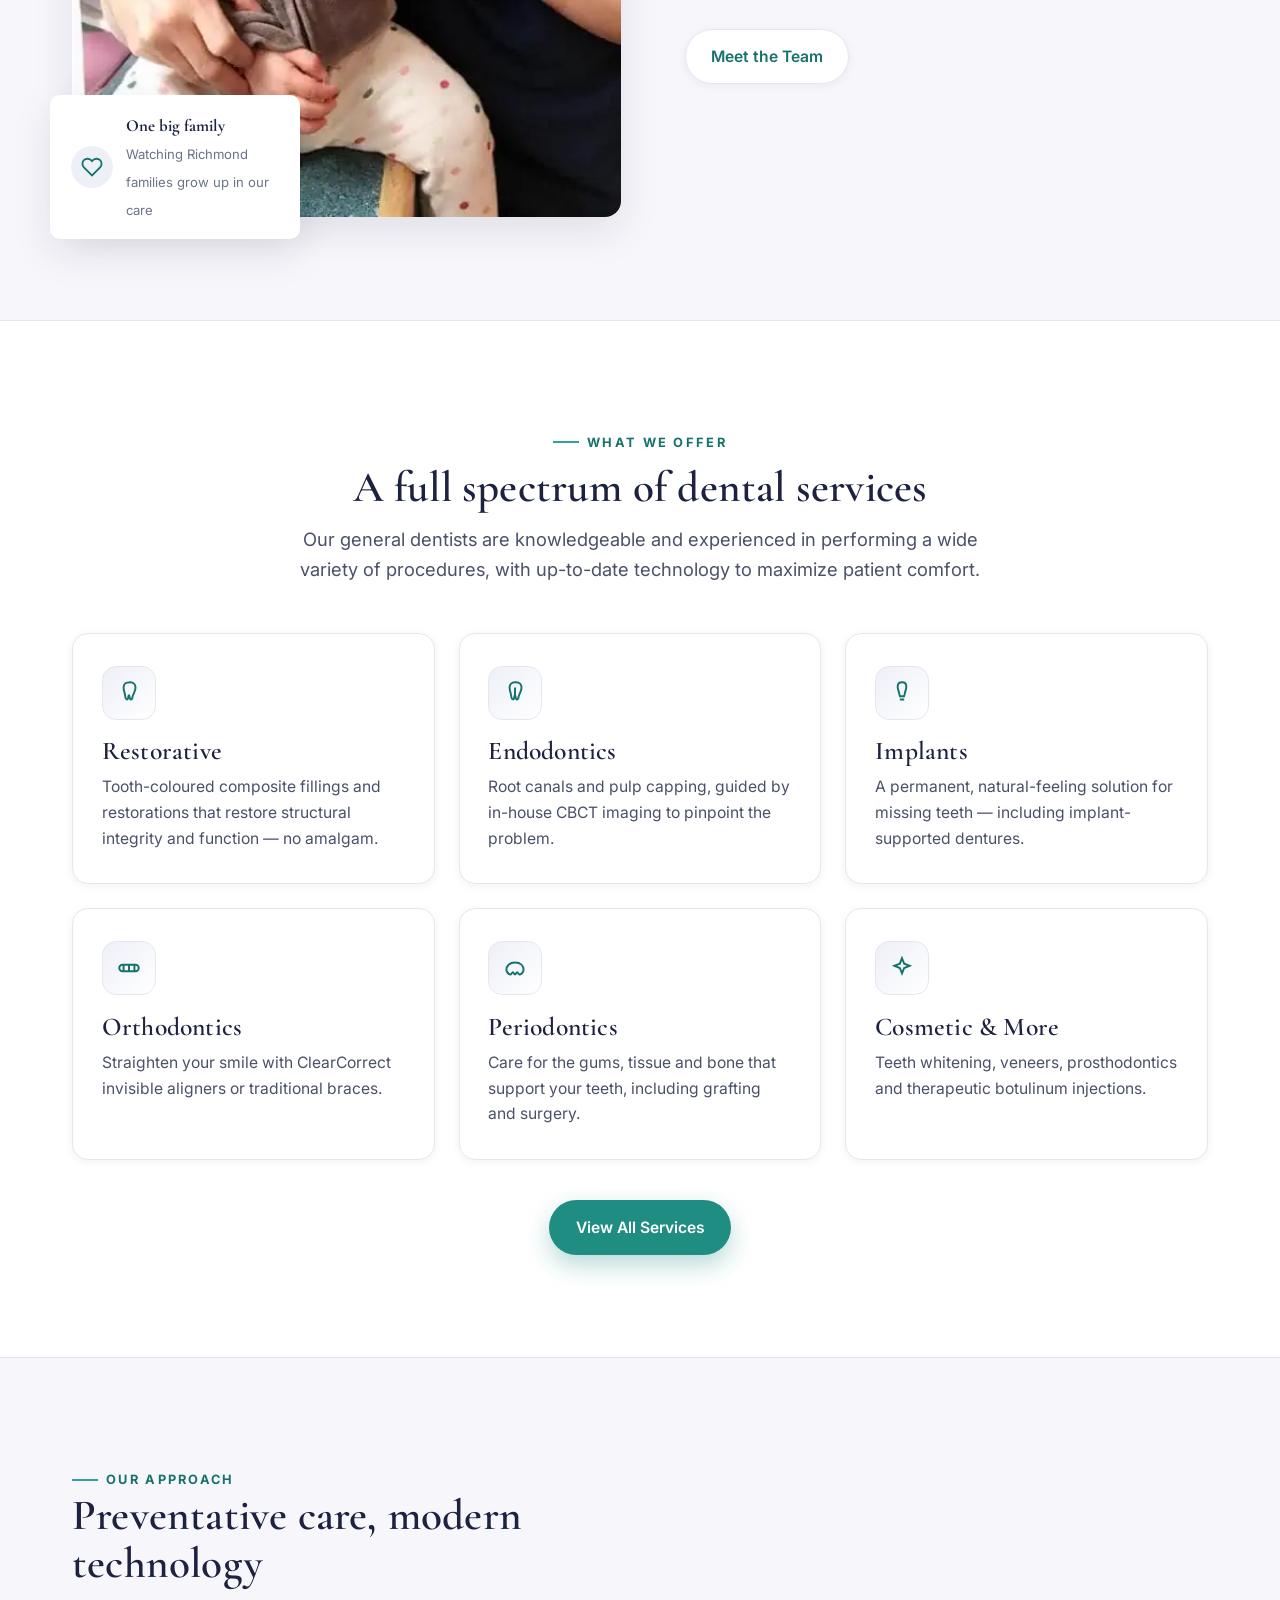
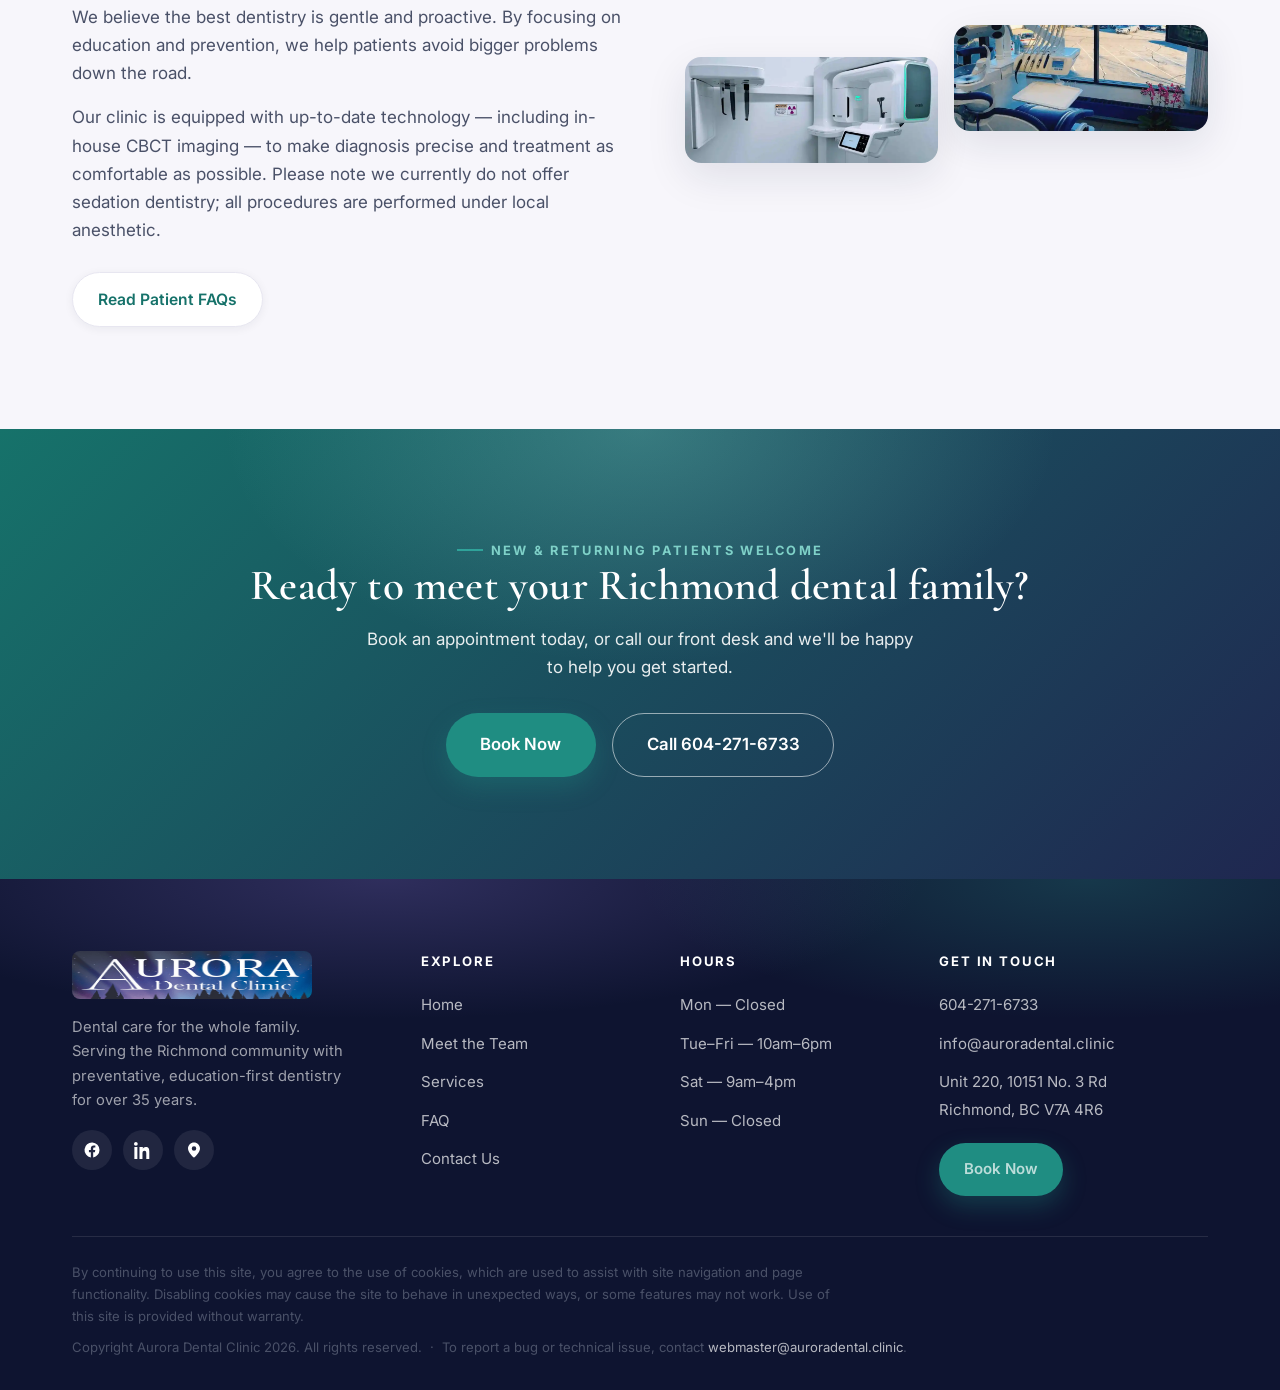
==== commit 168925d5: "CMS update via Aurora Website Manager" ====
--- a/index.html
+++ b/index.html
@@ -74,11 +74,11 @@
         <li><a href="/faq/">FAQ</a></li>
         <li><a href="/contact/">Contact Us</a></li>
       </ul>
-      <a class="nav-phone" href="tel:6042716733">Call 604-271-6733</a>
+      <a class="nav-phone" href="tel:12312341234">Call 604-271-6733</a>
       <a class="btn btn-primary nav-cta" href="/contact/#booking_form">Book Now</a>
     </nav>
     <div class="header-cta">
-      <a class="header-phone" href="tel:6042716733" aria-label="Call Aurora Dental at 604-271-6733">
+      <a class="header-phone" href="tel:12312341234" aria-label="Call Aurora Dental at 604-271-6733">
         <svg width="16" height="16" viewBox="0 0 24 24" fill="none" stroke="currentColor" stroke-width="2" aria-hidden="true"><path d="M22 16.92v3a2 2 0 0 1-2.18 2 19.79 19.79 0 0 1-8.63-3.07 19.5 19.5 0 0 1-6-6 19.79 19.79 0 0 1-3.07-8.67A2 2 0 0 1 4.11 2h3a2 2 0 0 1 2 1.72c.13.96.36 1.9.7 2.81a2 2 0 0 1-.45 2.11L8.09 9.91a16 16 0 0 0 6 6l1.27-1.27a2 2 0 0 1 2.11-.45c.91.34 1.85.57 2.81.7A2 2 0 0 1 22 16.92z"/></svg>
         604-271-6733
       </a>
@@ -98,7 +98,7 @@
   <div class="container">
     <div class="hero-inner">
       <span class="eyebrow" data-enter="1">Family Dental Care · Richmond, BC</span>
-      <h1 data-enter="2">Welcome to Aurora-test</h1>
+      <h1 data-enter="2">Welcome to Aurora</h1>
       <p class="hero-sub" data-enter="3">High-quality dental care for your whole family — built on oral health education, preventative care, and a non-invasive approach whenever possible.</p>
       <div class="hero-actions" data-enter="4">
         <a class="btn btn-primary btn-lg" href="/contact/#booking_form">Book an Appointment</a>
@@ -224,7 +224,7 @@
     <p>Book an appointment today, or call our front desk and we'll be happy to help you get started.</p>
     <div class="cta-actions">
       <a class="btn btn-primary btn-lg" href="/contact/#booking_form">Book Now</a>
-      <a class="btn btn-ghost btn-lg" href="tel:6042716733">Call 604-271-6733</a>
+      <a class="btn btn-ghost btn-lg" href="tel:12312341234">Call 604-271-6733</a>
     </div>
   </div>
 </section>
@@ -266,7 +266,7 @@
       <div class="footer-col">
         <h4>Get in Touch</h4>
         <ul>
-          <li><a href="tel:6042716733">604-271-6733</a></li>
+          <li><a href="tel:12312341234">604-271-6733</a></li>
           <li><a href="mailto:info@auroradental.clinic">info@auroradental.clinic</a></li>
           <li><a href="/contact/#map">Unit 220, 10151 No. 3 Rd<br>Richmond, BC V7A 4R6</a></li>
           <li><a class="btn btn-primary" href="/contact/#booking_form" style="margin-top:.6rem;">Book Now</a></li>
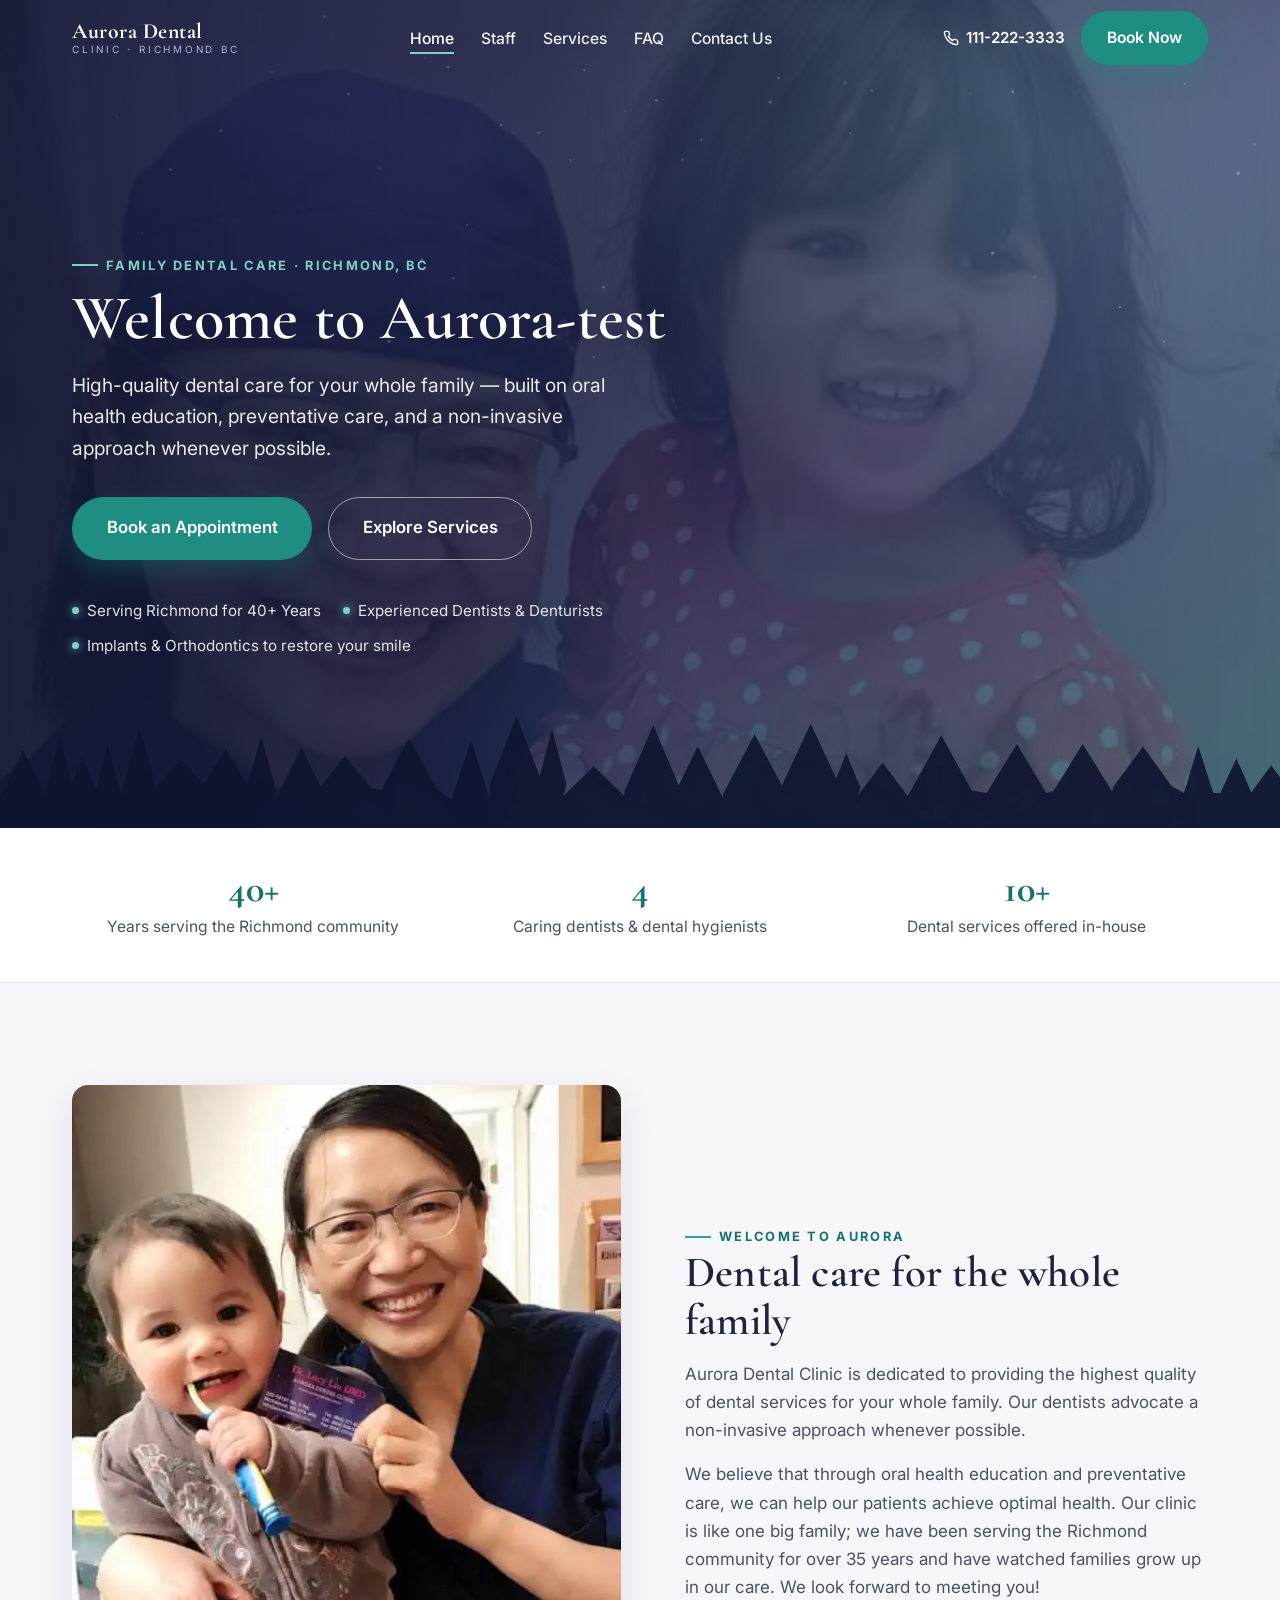
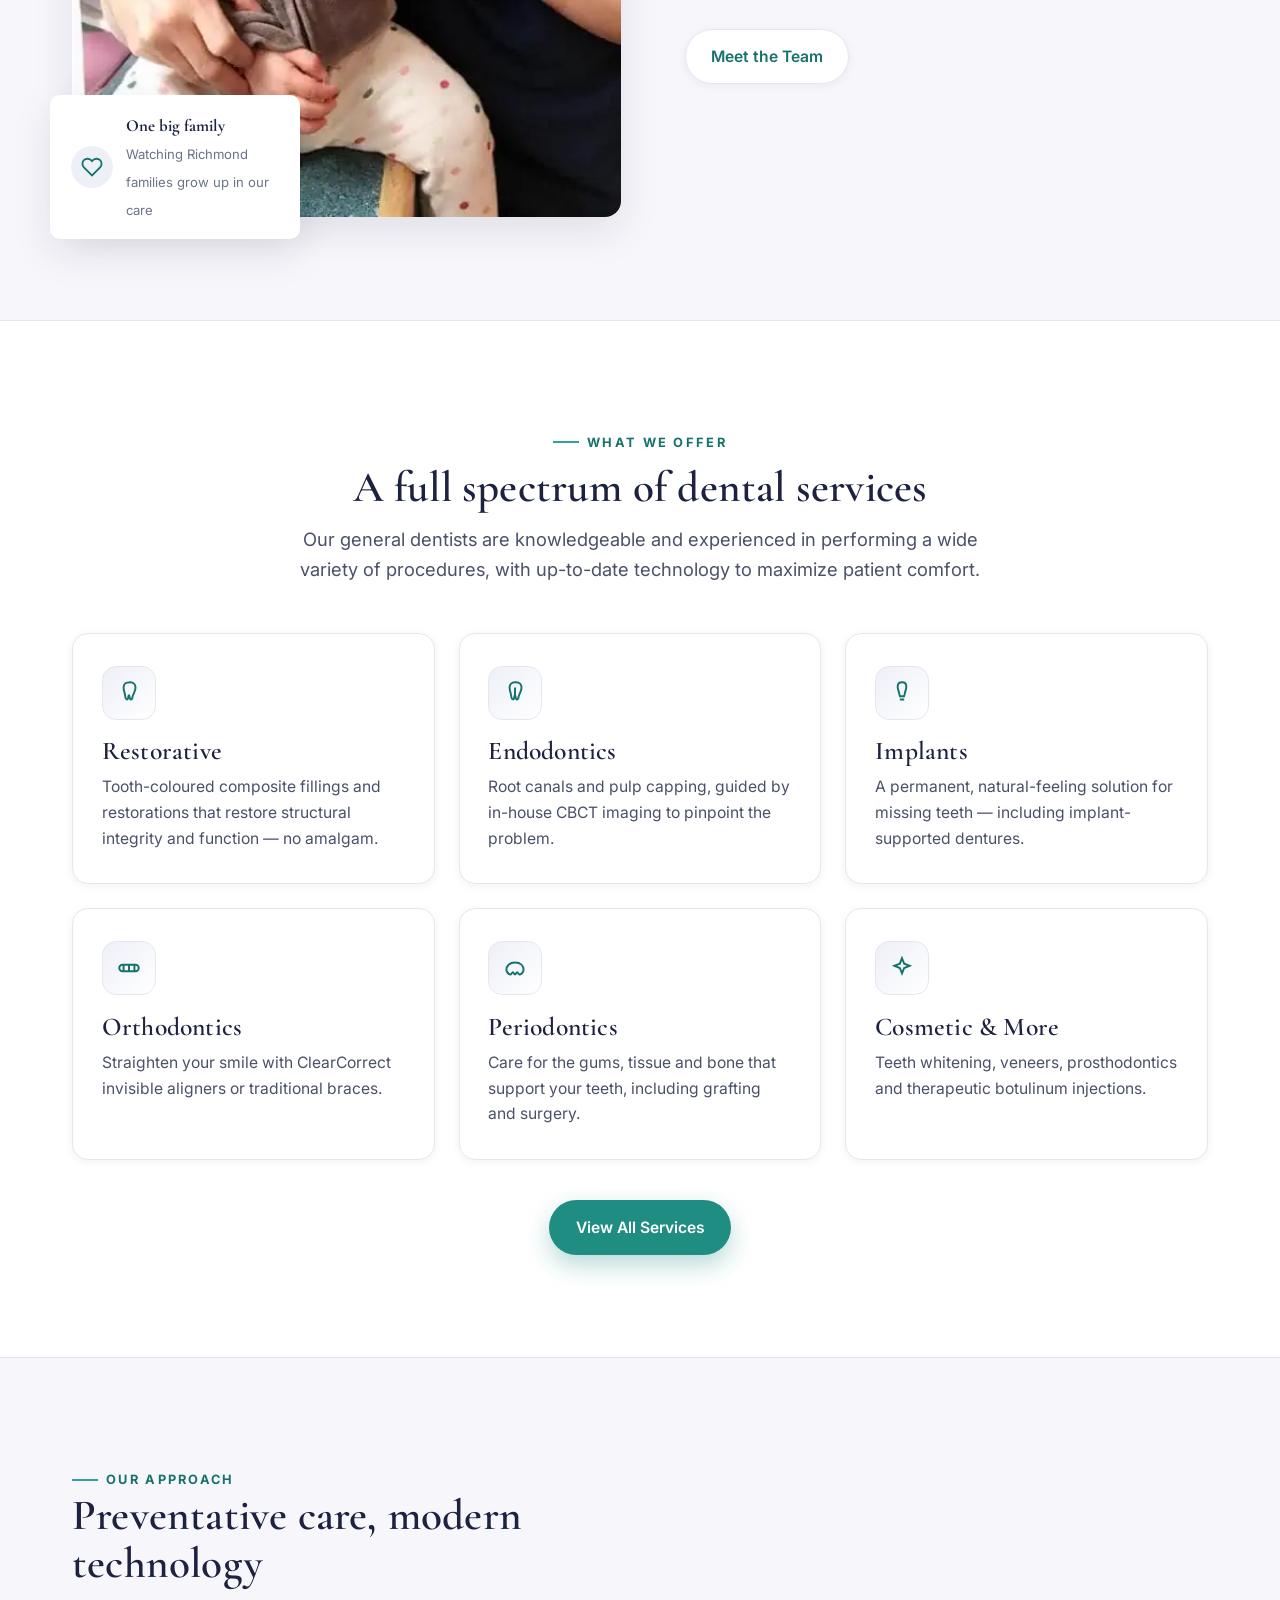
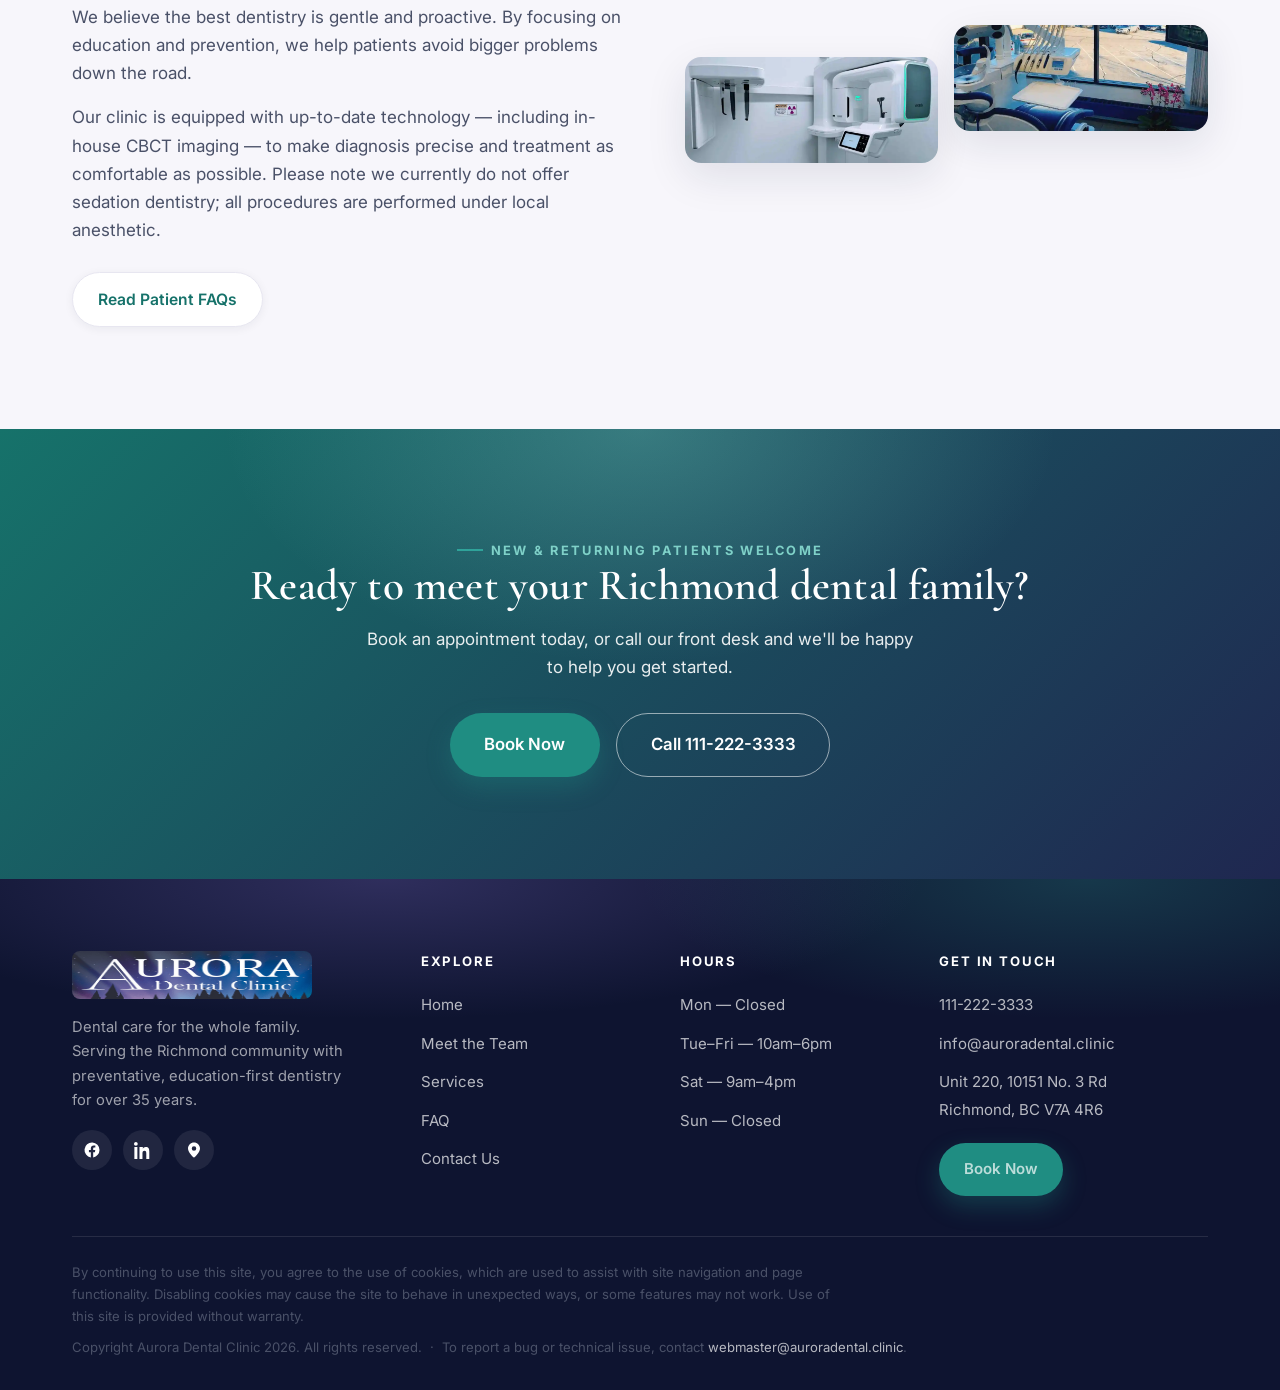
==== commit faaf620b: "CMS update via Aurora Website Manager" ====
--- a/index.html
+++ b/index.html
@@ -27,7 +27,7 @@
   "name": "Aurora Dental Clinic",
   "image": "https://auroradental.clinic/assets/images/office-front.jpg",
   "url": "https://auroradental.clinic/",
-  "telephone": "+1-604-271-6733",
+  "telephone": "+1-111-222-3333",
   "email": "info@auroradental.clinic",
   "priceRange": "$$",
   "address": {
@@ -74,13 +74,13 @@
         <li><a href="/faq/">FAQ</a></li>
         <li><a href="/contact/">Contact Us</a></li>
       </ul>
-      <a class="nav-phone" href="tel:12312341234">Call 604-271-6733</a>
+      <a class="nav-phone" href="tel:1112223333">Call 111-222-3333</a>
       <a class="btn btn-primary nav-cta" href="/contact/#booking_form">Book Now</a>
     </nav>
     <div class="header-cta">
-      <a class="header-phone" href="tel:12312341234" aria-label="Call Aurora Dental at 604-271-6733">
+      <a class="header-phone" href="tel:1112223333" aria-label="Call Aurora Dental at 111-222-3333">
         <svg width="16" height="16" viewBox="0 0 24 24" fill="none" stroke="currentColor" stroke-width="2" aria-hidden="true"><path d="M22 16.92v3a2 2 0 0 1-2.18 2 19.79 19.79 0 0 1-8.63-3.07 19.5 19.5 0 0 1-6-6 19.79 19.79 0 0 1-3.07-8.67A2 2 0 0 1 4.11 2h3a2 2 0 0 1 2 1.72c.13.96.36 1.9.7 2.81a2 2 0 0 1-.45 2.11L8.09 9.91a16 16 0 0 0 6 6l1.27-1.27a2 2 0 0 1 2.11-.45c.91.34 1.85.57 2.81.7A2 2 0 0 1 22 16.92z"/></svg>
-        604-271-6733
+        111-222-3333
       </a>
       <a class="btn btn-primary" href="/contact/#booking_form">Book Now</a>
     </div>
@@ -98,7 +98,7 @@
   <div class="container">
     <div class="hero-inner">
       <span class="eyebrow" data-enter="1">Family Dental Care · Richmond, BC</span>
-      <h1 data-enter="2">Welcome to Aurora</h1>
+      <h1 data-enter="2">Welcome to Aurora-test</h1>
       <p class="hero-sub" data-enter="3">High-quality dental care for your whole family — built on oral health education, preventative care, and a non-invasive approach whenever possible.</p>
       <div class="hero-actions" data-enter="4">
         <a class="btn btn-primary btn-lg" href="/contact/#booking_form">Book an Appointment</a>
@@ -224,7 +224,7 @@
     <p>Book an appointment today, or call our front desk and we'll be happy to help you get started.</p>
     <div class="cta-actions">
       <a class="btn btn-primary btn-lg" href="/contact/#booking_form">Book Now</a>
-      <a class="btn btn-ghost btn-lg" href="tel:12312341234">Call 604-271-6733</a>
+      <a class="btn btn-ghost btn-lg" href="tel:1112223333">Call 111-222-3333</a>
     </div>
   </div>
 </section>
@@ -266,7 +266,7 @@
       <div class="footer-col">
         <h4>Get in Touch</h4>
         <ul>
-          <li><a href="tel:12312341234">604-271-6733</a></li>
+          <li><a href="tel:1112223333">111-222-3333</a></li>
           <li><a href="mailto:info@auroradental.clinic">info@auroradental.clinic</a></li>
           <li><a href="/contact/#map">Unit 220, 10151 No. 3 Rd<br>Richmond, BC V7A 4R6</a></li>
           <li><a class="btn btn-primary" href="/contact/#booking_form" style="margin-top:.6rem;">Book Now</a></li>
